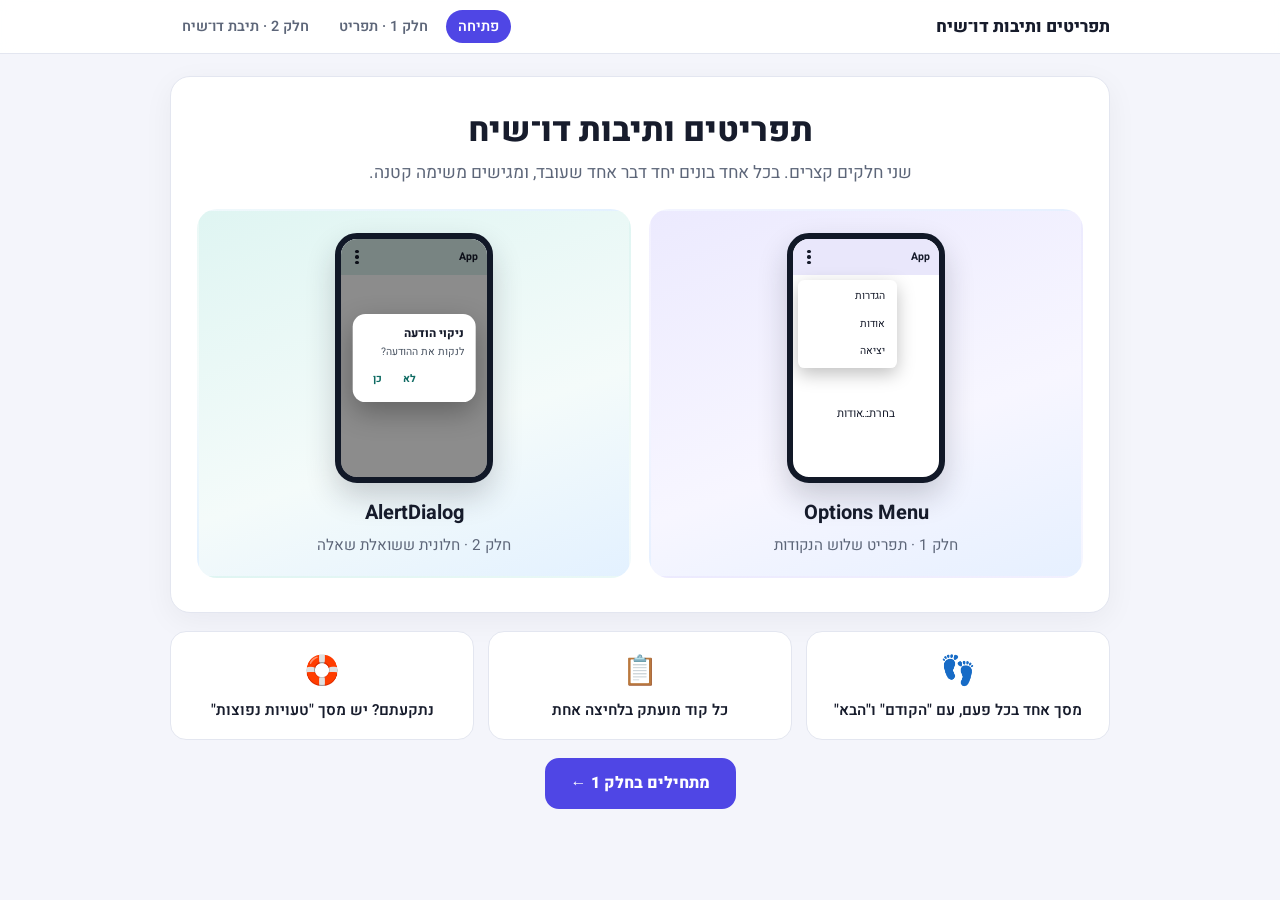
==== menus-dialogs/index.html @ 1c7af403 "Redesign menus-dialogs task: less text, illustration and animation on every screen Co-Authored-By: C" ====
<!DOCTYPE html>
<html lang="he" dir="rtl">
<head>
  <meta charset="utf-8">
  <meta name="viewport" content="width=device-width, initial-scale=1">
  <title>תפריטים ותיבות דו־שיח – מטלת הגשה</title>
  <link rel="preconnect" href="https://fonts.googleapis.com">
  <link href="https://fonts.googleapis.com/css2?family=Heebo:wght@400;600;800&display=swap" rel="stylesheet">
  <link rel="stylesheet" href="style.css">
</head>
<body>

<header class="site-header">
  <div class="header-inner">
    <a class="site-title" href="index.html">תפריטים ותיבות דו־שיח</a>
    <nav class="tabs" aria-label="חלקי המטלה">
      <a class="current" href="index.html">פתיחה</a>
      <a href="part1.html">חלק 1 · תפריט</a>
      <a href="part2.html">חלק 2 · תיבת דו־שיח</a>
    </nav>
  </div>
</header>

<main>
  <section class="hero">
    <h1>תפריטים ותיבות דו־שיח</h1>
    <p class="lead">שני חלקים קצרים. בכל אחד בונים יחד דבר אחד שעובד, ומגישים משימה קטנה.</p>

    <div class="cards">
      <a class="card-link" href="part1.html">
        <div class="phone small demo-menu" aria-hidden="true">
          <div class="p-toolbar"><span>App</span><span class="p-dots"><i></i><i></i><i></i></span></div>
          <div class="p-body">
            <div class="p-menu"><div>הגדרות</div><div class="pick">אודות</div><div>יציאה</div></div>
            <div class="p-status"><span class="s-before">…</span><span class="s-after">בחרת: אודות</span></div>
          </div>
        </div>
        <strong>Options Menu</strong>
        <span class="sub">חלק 1 · תפריט שלוש הנקודות</span>
      </a>
      <a class="card-link c2" href="part2.html">
        <div class="phone small demo-simple" aria-hidden="true">
          <div class="p-toolbar"><span>App</span><span class="p-dots"><i></i><i></i><i></i></span></div>
          <div class="p-scrim"></div>
          <div class="p-dialog">
            <div class="t">ניקוי הודעה</div>
            <div class="m">לנקות את ההודעה?</div>
            <div class="b"><span>לא</span><span>כן</span></div>
          </div>
        </div>
        <strong>AlertDialog</strong>
        <span class="sub">חלק 2 · חלונית ששואלת שאלה</span>
      </a>
    </div>
  </section>

  <div class="how">
    <div><span class="ico">👣</span>מסך אחד בכל פעם, עם "הקודם" ו"הבא"</div>
    <div><span class="ico">📋</span>כל קוד מועתק בלחיצה אחת</div>
    <div><span class="ico">🛟</span>נתקעתם? יש מסך "טעויות נפוצות"</div>
  </div>

  <p style="text-align:center"><a class="btn" href="part1.html">מתחילים בחלק 1 ←</a></p>
</main>

</body>
</html>
---- menus-dialogs/style.css ----
:root {
  --bg: #f4f5fb;
  --card: #ffffff;
  --ink: #171c2c;
  --muted: #5d6679;
  --line: #e3e6f0;
  --brand: #4f46e5;
  --brand-dark: #3730a3;
  --brand-soft: #eceafe;
  --stage: linear-gradient(160deg, #eceafe 0%, #f7f6ff 60%, #e6f0ff 100%);
  --ok: #15803d;
  --ok-soft: #e5f6ea;
  --warn: #b45309;
  --warn-soft: #fff3de;
  --code-bg: #0f172a;
  --code-ink: #e2e8f0;
  --radius: 20px;
}
body.p2 {
  --brand: #0d9488;
  --brand-dark: #0f6b63;
  --brand-soft: #dff5f2;
  --stage: linear-gradient(160deg, #dff5f2 0%, #f4fbfa 60%, #e3f1ff 100%);
}

* { box-sizing: border-box; }

body {
  margin: 0;
  background: var(--bg);
  color: var(--ink);
  font-family: "Heebo", "Rubik", "Assistant", "Segoe UI", Arial, sans-serif;
  font-size: 17px;
  line-height: 1.6;
}

.en, code, kbd { direction: ltr; unicode-bidi: isolate; }
.en { font-weight: 600; }
code {
  font-family: "JetBrains Mono", "Cascadia Code", Consolas, "Courier New", monospace;
  font-size: 0.88em;
  background: var(--brand-soft);
  color: var(--brand-dark);
  padding: 1px 6px;
  border-radius: 6px;
  white-space: nowrap;
}
a { color: var(--brand-dark); }

/* ---------- header ---------- */
.site-header {
  background: rgba(255, 255, 255, 0.92);
  backdrop-filter: blur(8px);
  border-bottom: 1px solid var(--line);
  position: sticky;
  top: 0;
  z-index: 20;
}
.header-inner {
  max-width: 980px;
  margin: 0 auto;
  padding: 10px 20px;
  display: flex;
  align-items: center;
  justify-content: space-between;
  gap: 10px;
  flex-wrap: wrap;
}
.site-title { font-weight: 800; color: var(--ink); text-decoration: none; }
.tabs { display: flex; gap: 6px; flex-wrap: wrap; }
.tabs a {
  text-decoration: none;
  color: var(--muted);
  padding: 5px 12px;
  border-radius: 999px;
  font-size: 0.9rem;
  font-weight: 600;
}
.tabs a:hover { background: var(--brand-soft); color: var(--brand-dark); }
.tabs a.current { background: var(--brand); color: #fff; }

.progress-wrap { max-width: 980px; margin: 0 auto; padding: 0 20px 10px; }
.progress-label {
  display: flex;
  justify-content: space-between;
  font-size: 0.82rem;
  color: var(--muted);
  margin-bottom: 6px;
  font-weight: 600;
}
.segs { display: flex; gap: 5px; }
.segs button {
  flex: 1;
  height: 9px;
  border: 0;
  padding: 0;
  border-radius: 999px;
  background: var(--line);
  cursor: pointer;
  transition: background 0.3s;
}
.segs button.done { background: var(--brand); opacity: 0.45; }
.segs button.active { background: var(--brand); }

/* ---------- layout ---------- */
main { max-width: 980px; margin: 0 auto; padding: 22px 20px 40px; }

.screen, .hero {
  background: var(--card);
  border: 1px solid var(--line);
  border-radius: var(--radius);
  padding: 26px;
  margin-bottom: 18px;
  box-shadow: 0 8px 30px rgba(23, 28, 44, 0.05);
}
.js .screen { display: none; }
.js .screen.active { display: block; animation: screen-in 0.35s ease; }
@keyframes screen-in {
  from { opacity: 0; transform: translateY(10px); }
  to { opacity: 1; transform: none; }
}

.split {
  display: grid;
  grid-template-columns: 1fr 320px;
  gap: 24px;
  align-items: center;
}
.show {
  background: var(--stage);
  border-radius: 18px;
  padding: 22px 14px;
  display: flex;
  flex-direction: column;
  align-items: center;
  justify-content: center;
  gap: 12px;
  min-height: 300px;
}
.show .cap { font-size: 0.85rem; color: var(--muted); text-align: center; font-weight: 600; }

.kicker {
  display: inline-flex;
  align-items: center;
  gap: 8px;
  background: var(--brand-soft);
  color: var(--brand-dark);
  font-weight: 800;
  font-size: 0.82rem;
  padding: 4px 14px;
  border-radius: 999px;
  margin-bottom: 10px;
}
.kicker b {
  display: inline-flex; align-items: center; justify-content: center;
  width: 22px; height: 22px; border-radius: 50%;
  background: var(--brand); color: #fff; font-size: 0.8rem;
  margin-inline-start: -8px;
}
.kicker.ok { background: var(--ok-soft); color: var(--ok); }
.kicker.warn { background: var(--warn-soft); color: var(--warn); }

h1 { font-size: 2.1rem; line-height: 1.2; margin: 0 0 8px; font-weight: 800; }
h2 { font-size: 1.6rem; line-height: 1.25; margin: 0 0 10px; font-weight: 800; }
h3 { font-size: 1.05rem; margin: 0 0 4px; }
p { margin: 0 0 10px; }
.lead { color: var(--muted); font-size: 1.08rem; }
ol, ul { margin: 0 0 10px; padding-inline-start: 22px; }
li { margin-bottom: 5px; }

.tip, .warn-box {
  border-radius: 12px;
  padding: 10px 14px;
  margin-top: 12px;
  font-size: 0.95rem;
  border-inline-start: 5px solid var(--brand);
  background: var(--brand-soft);
}
.warn-box { border-color: var(--warn); background: var(--warn-soft); }

/* ---------- code ---------- */
.code { margin: 16px 0 0; border-radius: 14px; overflow: hidden; background: var(--code-bg); }
.code-head {
  display: flex;
  justify-content: space-between;
  align-items: center;
  direction: ltr;
  padding: 6px 12px;
  background: #1e293b;
  color: #94a3b8;
  font-size: 0.8rem;
  font-family: Consolas, "Courier New", monospace;
}
.copy-btn {
  font-family: "Heebo", "Segoe UI", Arial, sans-serif;
  background: #334155;
  color: #e2e8f0;
  border: 0;
  border-radius: 6px;
  padding: 4px 12px;
  font-size: 0.8rem;
  cursor: pointer;
}
.copy-btn:hover { background: #475569; }
.copy-btn.copied { background: var(--ok); }
pre {
  margin: 0;
  padding: 14px 16px;
  direction: ltr;
  text-align: left;
  overflow-x: auto;
  color: var(--code-ink);
  font-family: "JetBrains Mono", "Cascadia Code", Consolas, "Courier New", monospace;
  font-size: 0.84rem;
  line-height: 1.6;
  tab-size: 4;
}
pre code { background: none; color: inherit; padding: 0; font-size: inherit; white-space: pre; }
pre .hl { background: rgba(129, 140, 248, 0.3); display: inline-block; min-width: 100%; }

/* ---------- pager ---------- */
.pager { display: flex; justify-content: space-between; gap: 12px; }
.btn {
  display: inline-block;
  font-family: inherit;
  font-size: 1rem;
  font-weight: 800;
  padding: 11px 24px;
  border-radius: 14px;
  border: 2px solid var(--brand);
  background: var(--brand);
  color: #fff;
  cursor: pointer;
  text-decoration: none;
}
.btn:hover { background: var(--brand-dark); border-color: var(--brand-dark); }
.btn.ghost { background: transparent; color: var(--brand-dark); }
.btn.ghost:hover { background: var(--brand-soft); }

/* ---------- home ---------- */
.hero { text-align: center; padding: 34px 26px; }
.cards { display: grid; grid-template-columns: 1fr 1fr; gap: 18px; margin: 22px 0 0; }
.card-link {
  display: block;
  text-decoration: none;
  color: var(--ink);
  border-radius: var(--radius);
  padding: 22px 16px 18px;
  background: var(--stage);
  border: 2px solid transparent;
  transition: transform 0.2s, border-color 0.2s;
}
.card-link.c2 {
  --brand: #0d9488; --brand-dark: #0f6b63; --brand-soft: #dff5f2;
  --stage: linear-gradient(160deg, #dff5f2 0%, #f4fbfa 60%, #e3f1ff 100%);
}
.card-link:hover { transform: translateY(-4px); border-color: var(--brand); }
.card-link strong { display: block; font-size: 1.25rem; margin: 14px 0 2px; direction: ltr; }
.card-link .sub { color: var(--muted); font-size: 0.95rem; }
.how { display: grid; grid-template-columns: repeat(3, 1fr); gap: 14px; margin-bottom: 18px; }
.how div {
  background: var(--card);
  border: 1px solid var(--line);
  border-radius: 16px;
  padding: 16px;
  text-align: center;
  font-weight: 600;
  font-size: 0.95rem;
}
.how .ico { font-size: 1.8rem; display: block; margin-bottom: 4px; }

/* ---------- small pieces ---------- */
.chip {
  display: inline-block;
  direction: ltr;
  unicode-bidi: isolate;
  font-family: Consolas, "Courier New", monospace;
  font-size: 0.8rem;
  font-weight: 700;
  background: #fff;
  color: var(--brand-dark);
  border: 2px solid var(--brand);
  border-radius: 999px;
  padding: 3px 12px;
}
.flow { display: flex; align-items: center; gap: 8px; margin-top: 14px; flex-wrap: wrap; }
.flow .arrow { color: var(--brand); font-weight: 800; }

.check { list-style: none; padding: 0; margin: 0; }
.check li { padding-inline-start: 32px; position: relative; margin-bottom: 9px; }
.check li::before {
  content: "✓";
  position: absolute;
  inset-inline-start: 0;
  top: 2px;
  width: 22px; height: 22px;
  border-radius: 50%;
  background: var(--ok-soft);
  color: var(--ok);
  font-weight: 800;
  font-size: 0.85rem;
  display: flex; align-items: center; justify-content: center;
}

details {
  border: 1px solid var(--line);
  border-radius: 12px;
  padding: 11px 16px;
  margin-bottom: 9px;
  background: #fcfcff;
}
details[open] { border-color: var(--warn); background: var(--warn-soft); }
summary { cursor: pointer; font-weight: 700; }
details > *:not(summary) { margin-top: 8px; margin-bottom: 0; }

.video-slot {
  border: 3px dashed #b9c1d6;
  border-radius: var(--radius);
  background: repeating-linear-gradient(45deg, #fafbff, #fafbff 12px, #f0f2fa 12px, #f0f2fa 24px);
  aspect-ratio: 16 / 9;
  max-width: 520px;
  margin: 18px auto 0;
  display: flex;
  flex-direction: column;
  align-items: center;
  justify-content: center;
  color: var(--muted);
  font-weight: 700;
  text-align: center;
  padding: 16px;
}
.video-slot .play { width: 54px; height: 54px; border-radius: 50%; background: #cfd5e6; margin-bottom: 8px; position: relative; }
.video-slot .play::after {
  content: ""; position: absolute; top: 50%; left: 54%;
  transform: translate(-50%, -50%);
  border-style: solid; border-width: 11px 0 11px 18px;
  border-color: transparent transparent transparent #fff;
}

.types { display: grid; grid-template-columns: repeat(3, 1fr); gap: 14px; margin-top: 16px; }
.type { border-radius: 18px; padding: 18px 12px 14px; text-align: center; background: var(--stage); }
.type h3 { margin: 12px 0 2px; direction: ltr; unicode-bidi: isolate; }
.type p { font-size: 0.9rem; color: var(--muted); margin: 0; }

.results { display: flex; gap: 8px; flex-wrap: wrap; justify-content: center; }
.pill { border-radius: 999px; padding: 4px 14px; font-weight: 700; font-size: 0.85rem; background: #fff; border: 2px solid var(--line); }
.pill.yes { border-color: var(--ok); color: var(--ok); }
.pill.no { border-color: #94a3b8; color: #475569; }

/* =====================================================
   Phone mock
   ===================================================== */
.phone {
  position: relative;
  width: 210px;
  height: 350px;
  border: 8px solid #111827;
  border-radius: 28px;
  background: #fff;
  overflow: hidden;
  direction: rtl;
  font-size: 13px;
  line-height: 1.4;
  box-shadow: 0 14px 30px rgba(23, 28, 44, 0.2);
  flex-shrink: 0;
  margin: 0 auto;
  color: #171c2c;
}
.phone.small { width: 158px; height: 250px; border-width: 6px; border-radius: 22px; font-size: 10.5px; }
.p-toolbar {
  height: 3.4em;
  background: #e9e7fb;
  display: flex;
  align-items: center;
  justify-content: space-between;
  padding: 0 0.9em;
  font-weight: 700;
}
.p2 .p-toolbar, .c2 .p-toolbar { background: #d9efec; }
.p-dots { display: flex; flex-direction: column; gap: 0.22em; padding: 0.45em; border-radius: 50%; }
.p-dots i { width: 0.32em; height: 0.32em; border-radius: 50%; background: #171c2c; display: block; }
.p-body { padding: 1.2em; text-align: center; position: relative; height: calc(100% - 3.4em); }
.p-status { position: relative; height: 1.6em; margin-top: 10.5em; font-size: 1.08em; }
.p-status span { position: absolute; inset: 0; text-align: center; }
.p-menu {
  position: absolute;
  top: 0.5em;
  left: 0.5em;
  width: 9.4em;
  background: #fff;
  border-radius: 0.6em;
  box-shadow: 0 6px 18px rgba(0, 0, 0, 0.25);
  padding: 0.3em 0;
  text-align: right;
  transform-origin: top left;
  z-index: 3;
}
.p-menu div { padding: 0.6em 1.1em; }
.p-btn {
  display: inline-block;
  background: var(--brand);
  color: #fff;
  border-radius: 999px;
  padding: 0.55em 1.4em;
  font-weight: 700;
}
.p-scrim { position: absolute; inset: 0; background: rgba(0, 0, 0, 0.45); z-index: 2; }
.p-dialog {
  position: absolute;
  top: 50%;
  left: 50%;
  width: 84%;
  transform: translate(-50%, -50%);
  background: #fff;
  border-radius: 1.2em;
  padding: 1.1em;
  text-align: right;
  z-index: 3;
  box-shadow: 0 10px 28px rgba(0, 0, 0, 0.3);
}
.p-dialog .t { font-weight: 800; font-size: 1.1em; margin-bottom: 0.3em; }
.p-dialog .m { color: #4b5563; margin-bottom: 0.9em; }
.p-dialog .b { display: flex; justify-content: flex-end; gap: 0.4em; }
.p-dialog .b span { color: var(--brand-dark); font-weight: 700; padding: 0.3em 0.8em; border-radius: 999px; }
.tag {
  display: inline-flex; align-items: center; justify-content: center;
  width: 1.6em; height: 1.6em; border-radius: 50%;
  background: var(--brand); color: #fff; font-size: 0.75em; font-weight: 800;
  margin-inline-end: 0.3em; vertical-align: middle;
}
.p-off {
  position: absolute; inset: 0; background: #111827; z-index: 5;
  display: flex; align-items: center; justify-content: center;
  color: #9ca3af; font-weight: 700;
}

/* ---------- demo: options menu (7s) ---------- */
.demo-menu .p-dots { animation: m-dots 7s infinite; }
.demo-menu .p-menu { animation: m-menu 7s infinite; }
.demo-menu .pick { animation: m-pick 7s infinite; }
.demo-menu .s-before { animation: m-before 7s infinite; }
.demo-menu .s-after { animation: m-after 7s infinite; }
.id-chip { animation: m-after 7s infinite; }
@keyframes m-dots {
  0%, 8%, 18%, 100% { background: transparent; }
  10%, 15% { background: rgba(79, 70, 229, 0.3); }
}
@keyframes m-menu {
  0%, 15% { opacity: 0; transform: scale(0.8); }
  20%, 58% { opacity: 1; transform: scale(1); }
  63%, 100% { opacity: 0; transform: scale(0.8); }
}
@keyframes m-pick {
  0%, 40%, 62%, 100% { background: transparent; }
  45%, 58% { background: var(--brand-soft); }
}
@keyframes m-before { 0%, 60% { opacity: 1; } 64%, 96% { opacity: 0; } 100% { opacity: 1; } }
@keyframes m-after { 0%, 60% { opacity: 0; } 64%, 96% { opacity: 1; } 100% { opacity: 0; } }

/* ---------- demo: build screen (6s) ---------- */
.demo-build .p-toolbar { animation: b-bar 6s infinite; }
.demo-build .p-status { animation: b-txt 6s infinite; }
@keyframes b-bar {
  0%, 12% { transform: translateY(-100%); }
  24%, 92% { transform: none; }
  100% { transform: translateY(-100%); }
}
@keyframes b-txt {
  0%, 40% { opacity: 0; transform: translateY(10px); }
  52%, 92% { opacity: 1; transform: none; }
  100% { opacity: 0; }
}

/* ---------- demo: binding diagram (5s) ---------- */
.bind { direction: ltr; width: 100%; max-width: 250px; }
.fcard {
  background: #fff;
  border-radius: 12px;
  box-shadow: 0 6px 16px rgba(23, 28, 44, 0.12);
  overflow: hidden;
  font-family: Consolas, "Courier New", monospace;
  font-size: 0.8rem;
  text-align: left;
}
.fcard .fh { background: #1e293b; color: #e2e8f0; padding: 5px 12px; font-weight: 700; }
.fcard .fl { padding: 5px 12px; border-top: 1px solid var(--line); }
.fcard.gen .fh { background: var(--brand); }
.fcard.gen .fl { color: var(--brand-dark); font-weight: 700; }
.fcard.gen .g1 { animation: g-in 5s infinite; }
.fcard.gen .g2 { animation: g-in 5s infinite 0.5s; }
@keyframes g-in {
  0%, 30% { opacity: 0; transform: translateX(-10px); }
  42%, 94% { opacity: 1; transform: none; }
  100% { opacity: 0; }
}
.v-arrow { position: relative; height: 62px; display: flex; align-items: center; justify-content: center; }
.v-arrow::before { content: ""; position: absolute; top: 4px; bottom: 10px; left: 50%; width: 3px; margin-left: -1.5px; background: var(--brand); border-radius: 2px; }
.v-arrow::after {
  content: ""; position: absolute; bottom: 2px; left: 50%; margin-left: -7px;
  border-style: solid; border-width: 10px 7px 0 7px;
  border-color: var(--brand) transparent transparent transparent;
}
.v-arrow .chip { position: relative; z-index: 1; animation: chip-pulse 5s infinite; }
@keyframes chip-pulse {
  0%, 10%, 34%, 100% { transform: scale(1); background: #fff; color: var(--brand-dark); }
  16%, 28% { transform: scale(1.08); background: var(--brand); color: #fff; }
}

/* ---------- demo: pipeline (7.5s) ---------- */
.pipe { display: flex; flex-direction: column; gap: 6px; direction: ltr; align-items: center; }
.pipe .chip:nth-child(1) { animation: pp1 7.5s infinite; }
.pipe .chip:nth-child(2) { animation: pp2 7.5s infinite; }
.pipe .chip:nth-child(3) { animation: pp3 7.5s infinite; }
.demo-pipe .p-screen { animation: pp-screen 7.5s infinite; height: 100%; }
.demo-pipe .p-title { animation: pp-title 7.5s infinite; }
@keyframes pp1 { 0%, 30% { background: var(--brand); color: #fff; } 33%, 100% { background: #fff; color: var(--brand-dark); } }
@keyframes pp2 { 0%, 30%, 66%, 100% { background: #fff; color: var(--brand-dark); } 33%, 63% { background: var(--brand); color: #fff; } }
@keyframes pp3 { 0%, 63%, 100% { background: #fff; color: var(--brand-dark); } 66%, 96% { background: var(--brand); color: #fff; } }
@keyframes pp-screen { 0%, 30% { opacity: 0; } 36%, 96% { opacity: 1; } 100% { opacity: 0; } }
@keyframes pp-title { 0%, 63% { opacity: 0; } 70%, 96% { opacity: 1; } 100% { opacity: 0; } }

/* ---------- demo: project tree (5s) ---------- */
.tree {
  direction: ltr;
  text-align: left;
  background: #fff;
  border-radius: 12px;
  box-shadow: 0 6px 16px rgba(23, 28, 44, 0.12);
  padding: 10px 14px;
  font-family: Consolas, "Courier New", monospace;
  font-size: 0.82rem;
  width: 100%;
  max-width: 230px;
}
.tree div { padding: 2px 6px; border-radius: 6px; }
.tree .l1 { margin-left: 16px; }
.tree .l2 { margin-left: 32px; }
.tree .n1 { animation: t-in 5s infinite; }
.tree .n2 { animation: t-in2 5s infinite; }
@keyframes t-in { 0%, 14% { opacity: 0; transform: translateX(-8px); } 24%, 94% { opacity: 1; transform: none; } 100% { opacity: 0; } }
@keyframes t-in2 {
  0%, 30% { opacity: 0; transform: translateX(-8px); background: transparent; }
  40%, 94% { opacity: 1; transform: none; background: var(--brand-soft); }
  100% { opacity: 0; }
}
.mini-menu {
  background: #fff; border-radius: 10px; box-shadow: 0 6px 16px rgba(23, 28, 44, 0.18);
  padding: 4px 0; width: 130px; text-align: right; font-size: 0.85rem;
}
.mini-menu div { padding: 5px 14px; }
.mini-menu div:nth-child(1) { animation: mm 5s infinite 0s; }
.mini-menu div:nth-child(2) { animation: mm 5s infinite 0.3s; }
.mini-menu div:nth-child(3) { animation: mm 5s infinite 0.6s; }
@keyframes mm { 0%, 46% { opacity: 0; } 56%, 86% { opacity: 1; } 94%, 100% { opacity: 0; } }

/* ---------- demo: inflate (6s) ---------- */
.demo-inflate .p-dots { animation: i-dots 6s infinite; }
.demo-inflate .p-menu { animation: i-menu 6s infinite; }
.inflate-chip { animation: chip-pulse 6s infinite; }
@keyframes i-dots {
  0%, 22% { opacity: 0; transform: scale(0); background: transparent; }
  32% { opacity: 1; transform: scale(1.5); background: rgba(79, 70, 229, 0.3); }
  42%, 94% { opacity: 1; transform: scale(1); background: transparent; }
  100% { opacity: 0; }
}
@keyframes i-menu {
  0%, 52% { opacity: 0; transform: scale(0.8); }
  60%, 90% { opacity: 1; transform: scale(1); }
  96%, 100% { opacity: 0; transform: scale(0.8); }
}

/* ---------- demo: add item ---------- */
.demo-add .new { outline: 2px dashed var(--brand); outline-offset: -3px; border-radius: 0.5em; color: var(--brand-dark); font-weight: 700; animation: blink 1.6s infinite; }
@keyframes blink { 0%, 100% { opacity: 1; } 50% { opacity: 0.35; } }

/* ---------- demo: button pop / tap (4s) ---------- */
.demo-pop .p-btn { animation: pop 4s infinite; }
@keyframes pop {
  0%, 15% { transform: scale(0); }
  30% { transform: scale(1.15); }
  40%, 90% { transform: scale(1); }
  100% { transform: scale(0); }
}
.demo-tap .p-btn { animation: tap 4s infinite; }
.tap-chip { animation: tap-chip 4s infinite; }
@keyframes tap {
  0%, 20%, 40%, 100% { transform: scale(1); box-shadow: 0 0 0 0 rgba(13, 148, 136, 0); }
  30% { transform: scale(0.9); box-shadow: 0 0 0 10px rgba(13, 148, 136, 0.25); }
}
@keyframes tap-chip {
  0%, 32%, 100% { background: #fff; color: var(--brand-dark); transform: scale(1); }
  40%, 80% { background: var(--brand); color: #fff; transform: scale(1.08); }
}

/* ---------- demo: alert dialog (7s) ---------- */
.demo-dialog .p-btn { animation: d-btn 7s infinite; }
.demo-dialog .p-scrim { animation: d-scrim 7s infinite; }
.demo-dialog .p-dialog { animation: d-dialog 7s infinite; }
.demo-dialog .yes { animation: d-yes 7s infinite; }
.demo-dialog .s-before { animation: d-before 7s infinite; }
@keyframes d-btn { 0%, 8%, 16%, 100% { transform: scale(1); } 12% { transform: scale(0.9); } }
@keyframes d-scrim { 0%, 16% { opacity: 0; } 22%, 62% { opacity: 1; } 68%, 100% { opacity: 0; } }
@keyframes d-dialog {
  0%, 16% { opacity: 0; transform: translate(-50%, -50%) scale(0.85); }
  22%, 62% { opacity: 1; transform: translate(-50%, -50%) scale(1); }
  68%, 100% { opacity: 0; transform: translate(-50%, -50%) scale(0.85); }
}
@keyframes d-yes { 0%, 46%, 64%, 100% { background: transparent; } 50%, 60% { background: var(--brand-soft); } }
@keyframes d-before { 0%, 66% { opacity: 1; } 70%, 96% { opacity: 0; } 100% { opacity: 1; } }

/* ---------- demo: simple dialog loop (5s) ---------- */
.demo-simple .p-dialog { animation: s-dialog 5s infinite; }
.demo-simple .p-scrim { animation: s-scrim 5s infinite; }
@keyframes s-dialog {
  0%, 8% { opacity: 0; transform: translate(-50%, -50%) scale(0.85); }
  16%, 84% { opacity: 1; transform: translate(-50%, -50%) scale(1); }
  92%, 100% { opacity: 0; transform: translate(-50%, -50%) scale(0.85); }
}
@keyframes s-scrim { 0%, 8% { opacity: 0; } 16%, 84% { opacity: 1; } 92%, 100% { opacity: 0; } }
.demo-simple .pick { animation: l-pick 5s infinite; border-radius: 0.5em; }
@keyframes l-pick { 0%, 45%, 86%, 100% { background: transparent; } 52%, 82% { background: var(--brand-soft); } }

/* ---------- demo: exit flow (9s) ---------- */
.demo-exit .p-menu { animation: x-menu 9s infinite; }
.demo-exit .pick { animation: x-pick 9s infinite; }
.demo-exit .p-scrim { animation: x-scrim 9s infinite; }
.demo-exit .p-dialog { animation: x-dialog 9s infinite; }
.demo-exit .yes { animation: x-yes 9s infinite; }
.demo-exit .p-off { animation: x-off 9s infinite; }
@keyframes x-menu { 0%, 6% { opacity: 0; transform: scale(0.8); } 10%, 26% { opacity: 1; transform: scale(1); } 30%, 100% { opacity: 0; transform: scale(0.8); } }
@keyframes x-pick { 0%, 16%, 30%, 100% { background: transparent; } 19%, 27% { background: var(--brand-soft); } }
@keyframes x-scrim { 0%, 30% { opacity: 0; } 36%, 70% { opacity: 1; } 74%, 100% { opacity: 0; } }
@keyframes x-dialog {
  0%, 30% { opacity: 0; transform: translate(-50%, -50%) scale(0.85); }
  36%, 68% { opacity: 1; transform: translate(-50%, -50%) scale(1); }
  73%, 100% { opacity: 0; transform: translate(-50%, -50%) scale(0.85); }
}
@keyframes x-yes { 0%, 54%, 70%, 100% { background: transparent; } 58%, 67% { background: var(--brand-soft); } }
@keyframes x-off { 0%, 72% { opacity: 0; } 78%, 95% { opacity: 1; } 100% { opacity: 0; } }

/* ---------- small type demos ---------- */
.demo-context .press { animation: c-press 5s infinite; }
.demo-context .p-menu { top: 6.8em; left: 2.4em; animation: c-menu 5s infinite; }
@keyframes c-press { 0%, 10%, 80%, 100% { background: transparent; } 20%, 70% { background: var(--brand-soft); } }
@keyframes c-menu {
  0%, 30% { opacity: 0; transform: scale(0.8); }
  38%, 72% { opacity: 1; transform: scale(1); }
  80%, 100% { opacity: 0; transform: scale(0.8); }
}
.demo-popup .p-btn { animation: d-btn 5s infinite; }
.demo-popup .p-menu { top: 7.2em; left: 50%; margin-left: -4.7em; transform-origin: top center; animation: c-menu 5s infinite; }
.p-icon { width: 1.4em; height: 1.4em; border-radius: 0.35em; display: inline-block; background: var(--brand); }
.demo-action .p-icon { animation: a-icon 3s infinite; }
@keyframes a-icon {
  0%, 100% { transform: scale(1); }
  50% { transform: scale(1.25); }
}
.p-input { border: 2px solid var(--brand); border-radius: 0.5em; height: 2em; margin-bottom: 0.9em; position: relative; }
.p-input::after {
  content: ""; position: absolute; top: 3px; bottom: 3px; right: 6px; width: 2px;
  background: var(--brand); animation: caret 1s steps(1) infinite;
}
@keyframes caret { 50% { opacity: 0; } }
.p-cal { display: grid; grid-template-columns: repeat(7, 1fr); gap: 3px; margin-bottom: 0.9em; direction: ltr; }
.p-cal i { display: block; aspect-ratio: 1; border-radius: 50%; background: #eceff6; }
.p-cal i.sel { background: var(--brand); animation: a-icon 2.5s infinite; }

/* ---------- responsive ---------- */
@media (max-width: 760px) {
  body { font-size: 16px; }
  .screen, .hero { padding: 18px 14px; }
  h1 { font-size: 1.6rem; }
  h2 { font-size: 1.3rem; }
  .split { grid-template-columns: 1fr; gap: 16px; }
  .show { min-height: 0; }
  .cards, .types, .how { grid-template-columns: 1fr; }
  .btn { padding: 10px 16px; font-size: 0.95rem; }
}

@media (prefers-reduced-motion: reduce) {
  *, *::before, *::after { animation: none !important; transition: none !important; }
  .s-after, .id-chip, .p-off { opacity: 0; }
}
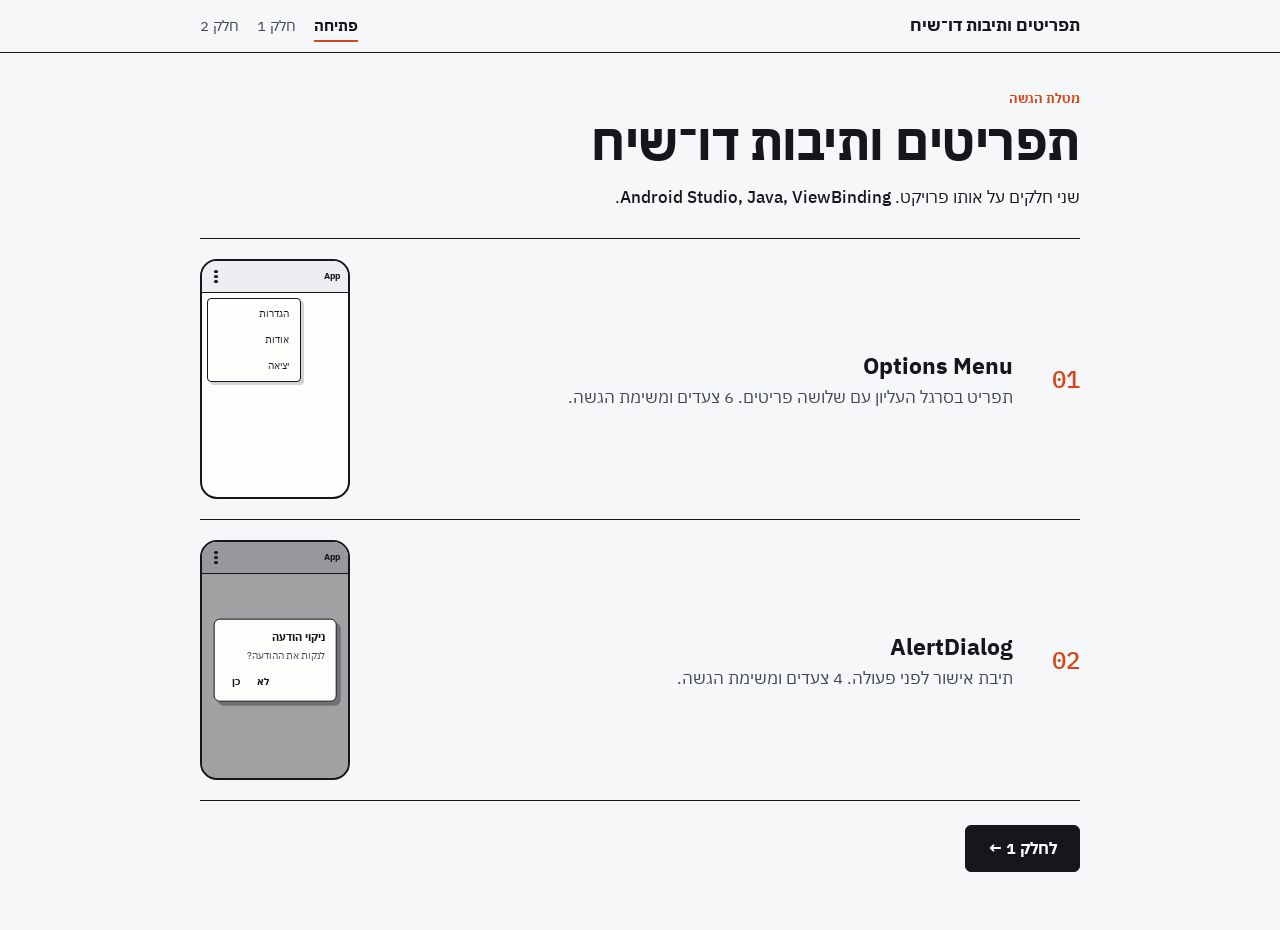
==== commit 6f18c3c6: "menus-dialogs: lab-sheet redesign, plain technical copy Co-Authored-By: Claude Fable 5.2 <noreply@an" ====
--- a/menus-dialogs/index.html
+++ b/menus-dialogs/index.html
@@ -3,9 +3,10 @@
 <head>
   <meta charset="utf-8">
   <meta name="viewport" content="width=device-width, initial-scale=1">
-  <title>תפריטים ותיבות דו־שיח – מטלת הגשה</title>
+  <title>תפריטים ותיבות דו־שיח | מטלת הגשה</title>
   <link rel="preconnect" href="https://fonts.googleapis.com">
-  <link href="https://fonts.googleapis.com/css2?family=Heebo:wght@400;600;800&display=swap" rel="stylesheet">
+  <link rel="preconnect" href="https://fonts.gstatic.com" crossorigin>
+  <link href="https://fonts.googleapis.com/css2?family=IBM+Plex+Mono:wght@400;500;600&family=IBM+Plex+Sans+Hebrew:wght@400;500;700&display=swap" rel="stylesheet">
   <link rel="stylesheet" href="style.css">
 </head>
 <body>
@@ -15,52 +16,58 @@
     <a class="site-title" href="index.html">תפריטים ותיבות דו־שיח</a>
     <nav class="tabs" aria-label="חלקי המטלה">
       <a class="current" href="index.html">פתיחה</a>
-      <a href="part1.html">חלק 1 · תפריט</a>
-      <a href="part2.html">חלק 2 · תיבת דו־שיח</a>
+      <a href="part1.html">חלק 1</a>
+      <a href="part2.html">חלק 2</a>
     </nav>
   </div>
 </header>
 
 <main>
-  <section class="hero">
-    <h1>תפריטים ותיבות דו־שיח</h1>
-    <p class="lead">שני חלקים קצרים. בכל אחד בונים יחד דבר אחד שעובד, ומגישים משימה קטנה.</p>
+  <span class="kicker">מטלת הגשה</span>
+  <h1>תפריטים ותיבות דו־שיח</h1>
+  <p class="lead">שני חלקים על אותו פרויקט. <span class="en">Android Studio, Java, ViewBinding</span>.</p>
 
-    <div class="cards">
-      <a class="card-link" href="part1.html">
-        <div class="phone small demo-menu" aria-hidden="true">
-          <div class="p-toolbar"><span>App</span><span class="p-dots"><i></i><i></i><i></i></span></div>
-          <div class="p-body">
-            <div class="p-menu"><div>הגדרות</div><div class="pick">אודות</div><div>יציאה</div></div>
-            <div class="p-status"><span class="s-before">…</span><span class="s-after">בחרת: אודות</span></div>
-          </div>
-        </div>
-        <strong>Options Menu</strong>
-        <span class="sub">חלק 1 · תפריט שלוש הנקודות</span>
+  <ol class="toc">
+    <li>
+      <a href="part1.html">
+        <span class="no">01</span>
+        <span>
+          <strong>Options Menu</strong>
+          <span class="sub">תפריט בסרגל העליון עם שלושה פריטים. 6 צעדים ומשימת הגשה.</span>
+        </span>
+        <span class="fig">
+          <span class="phone small demo-menu" aria-hidden="true" style="display:block">
+            <span class="p-toolbar"><span>App</span><span class="p-dots"><i></i><i></i><i></i></span></span>
+            <span class="p-body" style="display:block">
+              <span class="p-menu" style="display:block"><div>הגדרות</div><div class="pick">אודות</div><div>יציאה</div></span>
+            </span>
+          </span>
+        </span>
       </a>
-      <a class="card-link c2" href="part2.html">
-        <div class="phone small demo-simple" aria-hidden="true">
-          <div class="p-toolbar"><span>App</span><span class="p-dots"><i></i><i></i><i></i></span></div>
-          <div class="p-scrim"></div>
-          <div class="p-dialog">
-            <div class="t">ניקוי הודעה</div>
-            <div class="m">לנקות את ההודעה?</div>
-            <div class="b"><span>לא</span><span>כן</span></div>
-          </div>
-        </div>
-        <strong>AlertDialog</strong>
-        <span class="sub">חלק 2 · חלונית ששואלת שאלה</span>
+    </li>
+    <li>
+      <a href="part2.html">
+        <span class="no">02</span>
+        <span>
+          <strong>AlertDialog</strong>
+          <span class="sub">תיבת אישור לפני פעולה. 4 צעדים ומשימת הגשה.</span>
+        </span>
+        <span class="fig">
+          <span class="phone small demo-simple" aria-hidden="true" style="display:block">
+            <span class="p-toolbar"><span>App</span><span class="p-dots"><i></i><i></i><i></i></span></span>
+            <span class="p-scrim"></span>
+            <span class="p-dialog" style="display:block">
+              <span class="t" style="display:block">ניקוי הודעה</span>
+              <span class="m" style="display:block">לנקות את ההודעה?</span>
+              <span class="b"><span>לא</span><span>כן</span></span>
+            </span>
+          </span>
+        </span>
       </a>
-    </div>
-  </section>
+    </li>
+  </ol>
 
-  <div class="how">
-    <div><span class="ico">👣</span>מסך אחד בכל פעם, עם "הקודם" ו"הבא"</div>
-    <div><span class="ico">📋</span>כל קוד מועתק בלחיצה אחת</div>
-    <div><span class="ico">🛟</span>נתקעתם? יש מסך "טעויות נפוצות"</div>
-  </div>
-
-  <p style="text-align:center"><a class="btn" href="part1.html">מתחילים בחלק 1 ←</a></p>
+  <p><a class="btn" href="part1.html">לחלק 1 ←</a></p>
 </main>
 
 </body>
--- a/menus-dialogs/style.css
+++ b/menus-dialogs/style.css
@@ -1,384 +1,373 @@
+/* Lab-sheet look: paper, ink, hairlines, one accent. No cards, no gradients. */
 :root {
-  --bg: #f4f5fb;
-  --card: #ffffff;
-  --ink: #171c2c;
-  --muted: #5d6679;
-  --line: #e3e6f0;
-  --brand: #4f46e5;
-  --brand-dark: #3730a3;
-  --brand-soft: #eceafe;
-  --stage: linear-gradient(160deg, #eceafe 0%, #f7f6ff 60%, #e6f0ff 100%);
-  --ok: #15803d;
-  --ok-soft: #e5f6ea;
-  --warn: #b45309;
-  --warn-soft: #fff3de;
-  --code-bg: #0f172a;
-  --code-ink: #e2e8f0;
-  --radius: 20px;
-}
-body.p2 {
-  --brand: #0d9488;
-  --brand-dark: #0f6b63;
-  --brand-soft: #dff5f2;
-  --stage: linear-gradient(160deg, #dff5f2 0%, #f4fbfa 60%, #e3f1ff 100%);
+  --paper: #f6f7f8;
+  --surface: #fdfdfc;
+  --ink: #15171c;
+  --ink-2: #414652;
+  --rule: #d3d6dc;
+  --dot: #dcdfe4;
+  --accent: #d6451b;
+  --accent-tint: #fbe7e0;
+  --code-bg: #eceef1;
+  --r: 6px;
+  --ease: cubic-bezier(0.23, 1, 0.32, 1);
+  --sans: "IBM Plex Sans Hebrew", "Noto Sans Hebrew", "Segoe UI", Arial, sans-serif;
+  --mono: "IBM Plex Mono", "Cascadia Code", Consolas, "Courier New", monospace;
 }
 
 * { box-sizing: border-box; }
 
 body {
   margin: 0;
-  background: var(--bg);
+  background: var(--paper);
   color: var(--ink);
-  font-family: "Heebo", "Rubik", "Assistant", "Segoe UI", Arial, sans-serif;
+  font-family: var(--sans);
   font-size: 17px;
-  line-height: 1.6;
+  line-height: 1.55;
 }
 
 .en, code, kbd { direction: ltr; unicode-bidi: isolate; }
-.en { font-weight: 600; }
-code {
-  font-family: "JetBrains Mono", "Cascadia Code", Consolas, "Courier New", monospace;
-  font-size: 0.88em;
-  background: var(--brand-soft);
-  color: var(--brand-dark);
-  padding: 1px 6px;
-  border-radius: 6px;
+.en { font-weight: 500; }
+code, kbd {
+  font-family: var(--mono);
+  font-size: 0.86em;
+  background: var(--code-bg);
+  padding: 1px 5px;
+  border-radius: 3px;
   white-space: nowrap;
 }
-a { color: var(--brand-dark); }
+a { color: var(--ink); text-underline-offset: 3px; }
+a:hover { color: var(--accent); }
+:focus-visible { outline: 2px solid var(--accent); outline-offset: 2px; }
 
 /* ---------- header ---------- */
 .site-header {
-  background: rgba(255, 255, 255, 0.92);
-  backdrop-filter: blur(8px);
-  border-bottom: 1px solid var(--line);
+  background: var(--paper);
+  border-bottom: 1px solid var(--ink);
   position: sticky;
   top: 0;
   z-index: 20;
 }
 .header-inner {
-  max-width: 980px;
+  max-width: 920px;
   margin: 0 auto;
-  padding: 10px 20px;
+  padding: 12px 20px 10px;
   display: flex;
-  align-items: center;
+  align-items: baseline;
   justify-content: space-between;
-  gap: 10px;
+  gap: 8px 20px;
   flex-wrap: wrap;
 }
-.site-title { font-weight: 800; color: var(--ink); text-decoration: none; }
-.tabs { display: flex; gap: 6px; flex-wrap: wrap; }
+.site-title { font-weight: 700; text-decoration: none; }
+.tabs { display: flex; gap: 18px; flex-wrap: wrap; }
 .tabs a {
   text-decoration: none;
-  color: var(--muted);
-  padding: 5px 12px;
-  border-radius: 999px;
-  font-size: 0.9rem;
-  font-weight: 600;
-}
-.tabs a:hover { background: var(--brand-soft); color: var(--brand-dark); }
-.tabs a.current { background: var(--brand); color: #fff; }
-
-.progress-wrap { max-width: 980px; margin: 0 auto; padding: 0 20px 10px; }
+  color: var(--ink-2);
+  font-size: 0.92rem;
+  padding-bottom: 2px;
+  border-bottom: 2px solid transparent;
+}
+.tabs a:hover { color: var(--ink); }
+.tabs a.current { color: var(--ink); font-weight: 700; border-bottom-color: var(--accent); }
+
+.progress-wrap { max-width: 920px; margin: 0 auto; padding: 0 20px 8px; }
 .progress-label {
   display: flex;
   justify-content: space-between;
   font-size: 0.82rem;
-  color: var(--muted);
-  margin-bottom: 6px;
-  font-weight: 600;
-}
-.segs { display: flex; gap: 5px; }
+  color: var(--ink-2);
+  margin-bottom: 2px;
+}
+.segs { display: flex; gap: 2px; counter-reset: seg; direction: rtl; }
 .segs button {
-  flex: 1;
-  height: 9px;
+  counter-increment: seg;
+  font-family: var(--mono);
+  font-size: 0.78rem;
+  background: none;
   border: 0;
-  padding: 0;
-  border-radius: 999px;
-  background: var(--line);
+  border-bottom: 2px solid transparent;
+  color: #6b7180;
+  padding: 6px 7px 4px;
   cursor: pointer;
-  transition: background 0.3s;
-}
-.segs button.done { background: var(--brand); opacity: 0.45; }
-.segs button.active { background: var(--brand); }
+}
+.segs button::before { content: counter(seg, decimal-leading-zero); }
+.segs button:hover { color: var(--ink); }
+.segs button.done { color: var(--ink); }
+.segs button.active { color: var(--ink); font-weight: 600; border-bottom-color: var(--accent); }
 
 /* ---------- layout ---------- */
-main { max-width: 980px; margin: 0 auto; padding: 22px 20px 40px; }
-
-.screen, .hero {
-  background: var(--card);
-  border: 1px solid var(--line);
-  border-radius: var(--radius);
-  padding: 26px;
-  margin-bottom: 18px;
-  box-shadow: 0 8px 30px rgba(23, 28, 44, 0.05);
-}
+main { max-width: 920px; margin: 0 auto; padding: 36px 20px 48px; }
+
 .js .screen { display: none; }
-.js .screen.active { display: block; animation: screen-in 0.35s ease; }
-@keyframes screen-in {
-  from { opacity: 0; transform: translateY(10px); }
-  to { opacity: 1; transform: none; }
-}
+.js .screen.active { display: block; animation: screen-in 0.2s var(--ease); }
+@keyframes screen-in { from { opacity: 0; } to { opacity: 1; } }
+.screen { margin-bottom: 36px; }
 
 .split {
   display: grid;
-  grid-template-columns: 1fr 320px;
-  gap: 24px;
-  align-items: center;
+  grid-template-columns: minmax(0, 1fr) 300px;
+  gap: 32px;
+  align-items: start;
 }
 .show {
-  background: var(--stage);
-  border-radius: 18px;
-  padding: 22px 14px;
+  border: 1px solid var(--ink);
+  border-radius: var(--r);
+  background-color: var(--surface);
+  background-image: radial-gradient(var(--dot) 1px, transparent 1px);
+  background-size: 14px 14px;
+  padding: 20px 12px;
   display: flex;
   flex-direction: column;
   align-items: center;
   justify-content: center;
   gap: 12px;
-  min-height: 300px;
-}
-.show .cap { font-size: 0.85rem; color: var(--muted); text-align: center; font-weight: 600; }
+  min-height: 290px;
+}
+.show .cap {
+  font-size: 0.82rem;
+  color: var(--ink-2);
+  text-align: center;
+  background: var(--surface);
+  padding: 0 6px;
+}
 
 .kicker {
-  display: inline-flex;
-  align-items: center;
-  gap: 8px;
-  background: var(--brand-soft);
-  color: var(--brand-dark);
-  font-weight: 800;
+  display: block;
   font-size: 0.82rem;
-  padding: 4px 14px;
-  border-radius: 999px;
-  margin-bottom: 10px;
-}
-.kicker b {
-  display: inline-flex; align-items: center; justify-content: center;
-  width: 22px; height: 22px; border-radius: 50%;
-  background: var(--brand); color: #fff; font-size: 0.8rem;
-  margin-inline-start: -8px;
-}
-.kicker.ok { background: var(--ok-soft); color: var(--ok); }
-.kicker.warn { background: var(--warn-soft); color: var(--warn); }
-
-h1 { font-size: 2.1rem; line-height: 1.2; margin: 0 0 8px; font-weight: 800; }
-h2 { font-size: 1.6rem; line-height: 1.25; margin: 0 0 10px; font-weight: 800; }
-h3 { font-size: 1.05rem; margin: 0 0 4px; }
-p { margin: 0 0 10px; }
-.lead { color: var(--muted); font-size: 1.08rem; }
+  color: var(--accent);
+  font-weight: 700;
+  margin-bottom: 6px;
+}
+
+h1 {
+  font-size: clamp(2rem, 6vw, 3.1rem);
+  line-height: 1.1;
+  margin: 0 0 14px;
+  font-weight: 700;
+  letter-spacing: -0.01em;
+  text-wrap: balance;
+}
+h2 { font-size: 1.75rem; line-height: 1.2; margin: 0 0 12px; font-weight: 700; text-wrap: balance; }
+h2 code { font-size: 0.8em; }
+h3 { font-size: 1rem; margin: 0 0 2px; font-weight: 700; }
+p { margin: 0 0 10px; max-width: 62ch; }
+.lead { font-size: 1.08rem; }
 ol, ul { margin: 0 0 10px; padding-inline-start: 22px; }
-li { margin-bottom: 5px; }
+li { margin-bottom: 6px; }
 
 .tip, .warn-box {
-  border-radius: 12px;
+  border: 1px solid var(--rule);
+  border-radius: var(--r);
   padding: 10px 14px;
-  margin-top: 12px;
-  font-size: 0.95rem;
-  border-inline-start: 5px solid var(--brand);
-  background: var(--brand-soft);
-}
-.warn-box { border-color: var(--warn); background: var(--warn-soft); }
+  margin-top: 14px;
+  font-size: 0.94rem;
+  background: var(--surface);
+}
+.warn-box { border-color: var(--accent); }
 
 /* ---------- code ---------- */
-.code { margin: 16px 0 0; border-radius: 14px; overflow: hidden; background: var(--code-bg); }
+.code {
+  margin: 20px 0 0;
+  border: 1px solid var(--ink);
+  border-radius: var(--r);
+  overflow: hidden;
+  background: var(--code-bg);
+}
+.code + .code { margin-top: 10px; }
 .code-head {
   display: flex;
   justify-content: space-between;
   align-items: center;
   direction: ltr;
-  padding: 6px 12px;
-  background: #1e293b;
-  color: #94a3b8;
-  font-size: 0.8rem;
-  font-family: Consolas, "Courier New", monospace;
+  padding: 5px 12px;
+  border-bottom: 1px solid var(--rule);
+  background: var(--surface);
+  color: var(--ink-2);
+  font-size: 0.78rem;
+  font-family: var(--mono);
 }
 .copy-btn {
-  font-family: "Heebo", "Segoe UI", Arial, sans-serif;
-  background: #334155;
-  color: #e2e8f0;
-  border: 0;
-  border-radius: 6px;
-  padding: 4px 12px;
-  font-size: 0.8rem;
+  font-family: var(--sans);
+  background: none;
+  color: var(--ink);
+  border: 1px solid var(--ink);
+  border-radius: 3px;
+  padding: 2px 10px;
+  font-size: 0.78rem;
   cursor: pointer;
-}
-.copy-btn:hover { background: #475569; }
-.copy-btn.copied { background: var(--ok); }
+  transition: transform 0.12s var(--ease);
+}
+.copy-btn:hover { background: var(--ink); color: var(--surface); }
+.copy-btn:active { transform: scale(0.97); }
+.copy-btn.copied { background: var(--ink); color: var(--surface); }
 pre {
   margin: 0;
   padding: 14px 16px;
   direction: ltr;
   text-align: left;
   overflow-x: auto;
-  color: var(--code-ink);
-  font-family: "JetBrains Mono", "Cascadia Code", Consolas, "Courier New", monospace;
-  font-size: 0.84rem;
-  line-height: 1.6;
+  color: var(--ink);
+  font-family: var(--mono);
+  font-size: 0.83rem;
+  line-height: 1.65;
   tab-size: 4;
 }
-pre code { background: none; color: inherit; padding: 0; font-size: inherit; white-space: pre; }
-pre .hl { background: rgba(129, 140, 248, 0.3); display: inline-block; min-width: 100%; }
+pre code { background: none; padding: 0; font-size: inherit; white-space: pre; }
+pre .hl { background: var(--accent-tint); box-shadow: -3px 0 0 var(--accent); display: inline-block; min-width: 100%; }
 
 /* ---------- pager ---------- */
-.pager { display: flex; justify-content: space-between; gap: 12px; }
+.pager {
+  display: flex;
+  justify-content: space-between;
+  gap: 12px;
+  border-top: 1px solid var(--ink);
+  padding-top: 16px;
+}
 .btn {
   display: inline-block;
   font-family: inherit;
   font-size: 1rem;
-  font-weight: 800;
-  padding: 11px 24px;
-  border-radius: 14px;
-  border: 2px solid var(--brand);
-  background: var(--brand);
-  color: #fff;
+  font-weight: 700;
+  padding: 10px 22px;
+  border-radius: var(--r);
+  border: 1px solid var(--ink);
+  background: var(--ink);
+  color: var(--surface);
   cursor: pointer;
   text-decoration: none;
-}
-.btn:hover { background: var(--brand-dark); border-color: var(--brand-dark); }
-.btn.ghost { background: transparent; color: var(--brand-dark); }
-.btn.ghost:hover { background: var(--brand-soft); }
+  transition: transform 0.12s var(--ease), background 0.15s;
+}
+.btn:hover { background: var(--accent); border-color: var(--accent); color: var(--surface); }
+.btn:active { transform: scale(0.97); }
+.btn.ghost { background: transparent; color: var(--ink); }
+.btn.ghost:hover { background: var(--ink); color: var(--surface); border-color: var(--ink); }
 
 /* ---------- home ---------- */
-.hero { text-align: center; padding: 34px 26px; }
-.cards { display: grid; grid-template-columns: 1fr 1fr; gap: 18px; margin: 22px 0 0; }
-.card-link {
-  display: block;
+.toc { list-style: none; padding: 0; margin: 28px 0 24px; border-top: 1px solid var(--ink); }
+.toc li { margin: 0; border-bottom: 1px solid var(--ink); }
+.toc a {
+  display: grid;
+  grid-template-columns: 3.2rem minmax(0, 1fr) auto;
+  gap: 16px;
+  align-items: center;
+  padding: 20px 0;
   text-decoration: none;
-  color: var(--ink);
-  border-radius: var(--radius);
-  padding: 22px 16px 18px;
-  background: var(--stage);
-  border: 2px solid transparent;
-  transition: transform 0.2s, border-color 0.2s;
-}
-.card-link.c2 {
-  --brand: #0d9488; --brand-dark: #0f6b63; --brand-soft: #dff5f2;
-  --stage: linear-gradient(160deg, #dff5f2 0%, #f4fbfa 60%, #e3f1ff 100%);
-}
-.card-link:hover { transform: translateY(-4px); border-color: var(--brand); }
-.card-link strong { display: block; font-size: 1.25rem; margin: 14px 0 2px; direction: ltr; }
-.card-link .sub { color: var(--muted); font-size: 0.95rem; }
-.how { display: grid; grid-template-columns: repeat(3, 1fr); gap: 14px; margin-bottom: 18px; }
-.how div {
-  background: var(--card);
-  border: 1px solid var(--line);
-  border-radius: 16px;
-  padding: 16px;
-  text-align: center;
-  font-weight: 600;
-  font-size: 0.95rem;
-}
-.how .ico { font-size: 1.8rem; display: block; margin-bottom: 4px; }
+}
+.toc a:hover { color: var(--ink); }
+.toc a:hover strong { color: var(--accent); }
+.toc .no { font-family: var(--mono); font-size: 1.5rem; color: var(--accent); font-weight: 500; }
+.toc strong { display: block; font-size: 1.45rem; direction: ltr; text-align: right; transition: color 0.15s; }
+.toc .sub { color: var(--ink-2); }
 
 /* ---------- small pieces ---------- */
 .chip {
   display: inline-block;
   direction: ltr;
   unicode-bidi: isolate;
-  font-family: Consolas, "Courier New", monospace;
-  font-size: 0.8rem;
-  font-weight: 700;
-  background: #fff;
-  color: var(--brand-dark);
-  border: 2px solid var(--brand);
-  border-radius: 999px;
-  padding: 3px 12px;
-}
-.flow { display: flex; align-items: center; gap: 8px; margin-top: 14px; flex-wrap: wrap; }
-.flow .arrow { color: var(--brand); font-weight: 800; }
-
-.check { list-style: none; padding: 0; margin: 0; }
-.check li { padding-inline-start: 32px; position: relative; margin-bottom: 9px; }
+  font-family: var(--mono);
+  font-size: 0.76rem;
+  font-weight: 500;
+  background: var(--surface);
+  color: var(--ink);
+  border: 1px solid var(--ink);
+  border-radius: 3px;
+  padding: 2px 8px;
+}
+.flow { display: flex; align-items: center; gap: 8px; margin-top: 16px; flex-wrap: wrap; }
+.flow .arrow { font-family: var(--mono); }
+
+.check { list-style: none; padding: 0; margin: 0 0 10px; }
+.check li { padding-inline-start: 26px; position: relative; margin-bottom: 8px; }
 .check li::before {
-  content: "✓";
+  content: "";
   position: absolute;
   inset-inline-start: 0;
-  top: 2px;
-  width: 22px; height: 22px;
-  border-radius: 50%;
-  background: var(--ok-soft);
-  color: var(--ok);
-  font-weight: 800;
-  font-size: 0.85rem;
-  display: flex; align-items: center; justify-content: center;
-}
-
-details {
-  border: 1px solid var(--line);
-  border-radius: 12px;
-  padding: 11px 16px;
-  margin-bottom: 9px;
-  background: #fcfcff;
-}
-details[open] { border-color: var(--warn); background: var(--warn-soft); }
+  top: 0.38em;
+  width: 13px;
+  height: 13px;
+  border: 1.5px solid var(--ink);
+  border-radius: 2px;
+}
+
+details { border-bottom: 1px solid var(--rule); padding: 12px 0; }
+details:first-of-type { border-top: 1px solid var(--rule); }
 summary { cursor: pointer; font-weight: 700; }
+summary:hover { color: var(--accent); }
 details > *:not(summary) { margin-top: 8px; margin-bottom: 0; }
 
 .video-slot {
-  border: 3px dashed #b9c1d6;
-  border-radius: var(--radius);
-  background: repeating-linear-gradient(45deg, #fafbff, #fafbff 12px, #f0f2fa 12px, #f0f2fa 24px);
+  border: 1px dashed var(--ink);
+  border-radius: var(--r);
   aspect-ratio: 16 / 9;
-  max-width: 520px;
-  margin: 18px auto 0;
+  max-width: 480px;
+  margin: 24px 0 0;
   display: flex;
-  flex-direction: column;
   align-items: center;
   justify-content: center;
-  color: var(--muted);
-  font-weight: 700;
+  color: var(--ink-2);
+  font-size: 0.92rem;
   text-align: center;
   padding: 16px;
 }
-.video-slot .play { width: 54px; height: 54px; border-radius: 50%; background: #cfd5e6; margin-bottom: 8px; position: relative; }
-.video-slot .play::after {
-  content: ""; position: absolute; top: 50%; left: 54%;
-  transform: translate(-50%, -50%);
-  border-style: solid; border-width: 11px 0 11px 18px;
-  border-color: transparent transparent transparent #fff;
-}
-
-.types { display: grid; grid-template-columns: repeat(3, 1fr); gap: 14px; margin-top: 16px; }
-.type { border-radius: 18px; padding: 18px 12px 14px; text-align: center; background: var(--stage); }
-.type h3 { margin: 12px 0 2px; direction: ltr; unicode-bidi: isolate; }
-.type p { font-size: 0.9rem; color: var(--muted); margin: 0; }
-
-.results { display: flex; gap: 8px; flex-wrap: wrap; justify-content: center; }
-.pill { border-radius: 999px; padding: 4px 14px; font-weight: 700; font-size: 0.85rem; background: #fff; border: 2px solid var(--line); }
-.pill.yes { border-color: var(--ok); color: var(--ok); }
-.pill.no { border-color: #94a3b8; color: #475569; }
+.video-slot .play { display: none; }
+
+.types {
+  display: grid;
+  grid-template-columns: repeat(3, 1fr);
+  margin-top: 20px;
+  border: 1px solid var(--ink);
+  border-radius: var(--r);
+  background-color: var(--surface);
+  background-image: radial-gradient(var(--dot) 1px, transparent 1px);
+  background-size: 14px 14px;
+}
+.type { padding: 22px 12px 16px; text-align: center; }
+.type + .type { border-inline-start: 1px solid var(--rule); }
+.type h3 { margin: 14px 0 2px; direction: ltr; unicode-bidi: isolate; font-family: var(--mono); font-size: 0.92rem; }
+.type p { font-size: 0.9rem; color: var(--ink-2); margin: 0 auto; }
+.type h3, .type p { background: var(--surface); display: table; margin-inline: auto; padding: 0 6px; }
+
+.results { display: flex; gap: 6px; flex-wrap: wrap; justify-content: center; }
+.pill {
+  font-size: 0.82rem;
+  background: var(--surface);
+  border: 1px solid var(--ink);
+  border-radius: 3px;
+  padding: 2px 8px;
+}
 
 /* =====================================================
-   Phone mock
+   Phone: flat line illustration
    ===================================================== */
 .phone {
   position: relative;
-  width: 210px;
-  height: 350px;
-  border: 8px solid #111827;
-  border-radius: 28px;
-  background: #fff;
+  width: 196px;
+  height: 330px;
+  border: 2px solid var(--ink);
+  border-radius: 22px;
+  background: var(--surface);
   overflow: hidden;
   direction: rtl;
-  font-size: 13px;
+  font-size: 12.5px;
   line-height: 1.4;
-  box-shadow: 0 14px 30px rgba(23, 28, 44, 0.2);
   flex-shrink: 0;
   margin: 0 auto;
-  color: #171c2c;
-}
-.phone.small { width: 158px; height: 250px; border-width: 6px; border-radius: 22px; font-size: 10.5px; }
+  color: var(--ink);
+}
+.phone.small { width: 150px; height: 240px; border-radius: 17px; font-size: 10px; }
 .p-toolbar {
   height: 3.4em;
-  background: #e9e7fb;
+  background: var(--code-bg);
+  border-bottom: 1px solid var(--ink);
   display: flex;
   align-items: center;
   justify-content: space-between;
   padding: 0 0.9em;
   font-weight: 700;
-}
-.p2 .p-toolbar, .c2 .p-toolbar { background: #d9efec; }
+  font-size: 0.92em;
+}
 .p-dots { display: flex; flex-direction: column; gap: 0.22em; padding: 0.45em; border-radius: 50%; }
-.p-dots i { width: 0.32em; height: 0.32em; border-radius: 50%; background: #171c2c; display: block; }
+.p-dots i { width: 0.34em; height: 0.34em; border-radius: 50%; background: var(--ink); display: block; }
 .p-body { padding: 1.2em; text-align: center; position: relative; height: calc(100% - 3.4em); }
 .p-status { position: relative; height: 1.6em; margin-top: 10.5em; font-size: 1.08em; }
 .p-status span { position: absolute; inset: 0; text-align: center; }
@@ -387,10 +376,11 @@
   top: 0.5em;
   left: 0.5em;
   width: 9.4em;
-  background: #fff;
-  border-radius: 0.6em;
-  box-shadow: 0 6px 18px rgba(0, 0, 0, 0.25);
-  padding: 0.3em 0;
+  background: var(--surface);
+  border: 1px solid var(--ink);
+  border-radius: 4px;
+  box-shadow: 3px 3px 0 rgba(21, 23, 28, 0.18);
+  padding: 0.2em 0;
   text-align: right;
   transform-origin: top left;
   z-index: 3;
@@ -398,41 +388,46 @@
 .p-menu div { padding: 0.6em 1.1em; }
 .p-btn {
   display: inline-block;
-  background: var(--brand);
-  color: #fff;
-  border-radius: 999px;
-  padding: 0.55em 1.4em;
+  background: var(--ink);
+  color: var(--surface);
+  border-radius: 4px;
+  padding: 0.55em 1.3em;
   font-weight: 700;
 }
-.p-scrim { position: absolute; inset: 0; background: rgba(0, 0, 0, 0.45); z-index: 2; }
+.p-scrim { position: absolute; inset: 0; background: rgba(21, 23, 28, 0.4); z-index: 2; }
 .p-dialog {
   position: absolute;
   top: 50%;
   left: 50%;
   width: 84%;
   transform: translate(-50%, -50%);
-  background: #fff;
-  border-radius: 1.2em;
-  padding: 1.1em;
+  background: var(--surface);
+  border: 1px solid var(--ink);
+  border-radius: 6px;
+  box-shadow: 4px 4px 0 rgba(21, 23, 28, 0.35);
+  padding: 1em;
   text-align: right;
   z-index: 3;
-  box-shadow: 0 10px 28px rgba(0, 0, 0, 0.3);
-}
-.p-dialog .t { font-weight: 800; font-size: 1.1em; margin-bottom: 0.3em; }
-.p-dialog .m { color: #4b5563; margin-bottom: 0.9em; }
-.p-dialog .b { display: flex; justify-content: flex-end; gap: 0.4em; }
-.p-dialog .b span { color: var(--brand-dark); font-weight: 700; padding: 0.3em 0.8em; border-radius: 999px; }
+}
+.p-dialog .t { font-weight: 700; font-size: 1.1em; margin-bottom: 0.3em; }
+.p-dialog .m { color: var(--ink-2); margin-bottom: 0.9em; }
+.p-dialog .b { display: flex; justify-content: flex-end; gap: 0.3em; }
+.p-dialog .b span { font-weight: 700; padding: 0.25em 0.7em; border-radius: 3px; }
 .tag {
   display: inline-flex; align-items: center; justify-content: center;
-  width: 1.6em; height: 1.6em; border-radius: 50%;
-  background: var(--brand); color: #fff; font-size: 0.75em; font-weight: 800;
-  margin-inline-end: 0.3em; vertical-align: middle;
+  width: 1.5em; height: 1.5em; border-radius: 2px;
+  background: var(--accent); color: #fff; font-family: var(--mono);
+  font-size: 0.78em; font-weight: 600;
+  margin-inline-end: 0.4em; vertical-align: middle;
 }
 .p-off {
-  position: absolute; inset: 0; background: #111827; z-index: 5;
+  position: absolute; inset: 0; background: var(--ink); z-index: 5;
   display: flex; align-items: center; justify-content: center;
-  color: #9ca3af; font-weight: 700;
-}
+  color: #b9bdc7;
+}
+
+/* demo loops are explanatory figures; all move with one curve */
+.phone *, .bind *, .pipe *, .tree *, .mini-menu *, .chip { animation-timing-function: var(--ease); }
 
 /* ---------- demo: options menu (7s) ---------- */
 .demo-menu .p-dots { animation: m-dots 7s infinite; }
@@ -440,82 +435,68 @@
 .demo-menu .pick { animation: m-pick 7s infinite; }
 .demo-menu .s-before { animation: m-before 7s infinite; }
 .demo-menu .s-after { animation: m-after 7s infinite; }
-.id-chip { animation: m-after 7s infinite; }
-@keyframes m-dots {
-  0%, 8%, 18%, 100% { background: transparent; }
-  10%, 15% { background: rgba(79, 70, 229, 0.3); }
-}
+.id-chip { animation: m-chip 7s infinite; }
+@keyframes m-dots { 0%, 8%, 18%, 100% { background: transparent; } 10%, 15% { background: var(--accent-tint); } }
 @keyframes m-menu {
-  0%, 15% { opacity: 0; transform: scale(0.8); }
-  20%, 58% { opacity: 1; transform: scale(1); }
-  63%, 100% { opacity: 0; transform: scale(0.8); }
-}
-@keyframes m-pick {
-  0%, 40%, 62%, 100% { background: transparent; }
-  45%, 58% { background: var(--brand-soft); }
-}
+  0%, 15% { opacity: 0; transform: scale(0.95); }
+  19%, 58% { opacity: 1; transform: scale(1); }
+  62%, 100% { opacity: 0; transform: scale(0.95); }
+}
+@keyframes m-pick { 0%, 40%, 62%, 100% { background: transparent; color: inherit; } 45%, 58% { background: var(--accent); color: #fff; } }
 @keyframes m-before { 0%, 60% { opacity: 1; } 64%, 96% { opacity: 0; } 100% { opacity: 1; } }
 @keyframes m-after { 0%, 60% { opacity: 0; } 64%, 96% { opacity: 1; } 100% { opacity: 0; } }
+@keyframes m-chip {
+  0%, 42% { background: var(--surface); color: var(--ink); border-color: var(--ink); }
+  46%, 96% { background: var(--accent); color: #fff; border-color: var(--accent); }
+  100% { background: var(--surface); color: var(--ink); border-color: var(--ink); }
+}
 
 /* ---------- demo: build screen (6s) ---------- */
 .demo-build .p-toolbar { animation: b-bar 6s infinite; }
 .demo-build .p-status { animation: b-txt 6s infinite; }
-@keyframes b-bar {
-  0%, 12% { transform: translateY(-100%); }
-  24%, 92% { transform: none; }
-  100% { transform: translateY(-100%); }
-}
-@keyframes b-txt {
-  0%, 40% { opacity: 0; transform: translateY(10px); }
-  52%, 92% { opacity: 1; transform: none; }
-  100% { opacity: 0; }
-}
+@keyframes b-bar { 0%, 12% { transform: translateY(-100%); } 22%, 92% { transform: none; } 100% { transform: translateY(-100%); } }
+@keyframes b-txt { 0%, 40% { opacity: 0; transform: translateY(6px); } 50%, 92% { opacity: 1; transform: none; } 100% { opacity: 0; } }
 
 /* ---------- demo: binding diagram (5s) ---------- */
-.bind { direction: ltr; width: 100%; max-width: 250px; }
+.bind { direction: ltr; width: 100%; max-width: 236px; }
 .fcard {
-  background: #fff;
-  border-radius: 12px;
-  box-shadow: 0 6px 16px rgba(23, 28, 44, 0.12);
+  background: var(--surface);
+  border: 1px solid var(--ink);
+  border-radius: 4px;
   overflow: hidden;
-  font-family: Consolas, "Courier New", monospace;
-  font-size: 0.8rem;
+  font-family: var(--mono);
+  font-size: 0.78rem;
   text-align: left;
 }
-.fcard .fh { background: #1e293b; color: #e2e8f0; padding: 5px 12px; font-weight: 700; }
-.fcard .fl { padding: 5px 12px; border-top: 1px solid var(--line); }
-.fcard.gen .fh { background: var(--brand); }
-.fcard.gen .fl { color: var(--brand-dark); font-weight: 700; }
+.fcard .fh { background: var(--ink); color: var(--surface); padding: 4px 10px; font-weight: 500; }
+.fcard .fl { padding: 4px 10px; border-top: 1px solid var(--rule); }
+.fcard.gen .fh { background: var(--accent); }
 .fcard.gen .g1 { animation: g-in 5s infinite; }
-.fcard.gen .g2 { animation: g-in 5s infinite 0.5s; }
-@keyframes g-in {
-  0%, 30% { opacity: 0; transform: translateX(-10px); }
-  42%, 94% { opacity: 1; transform: none; }
-  100% { opacity: 0; }
-}
-.v-arrow { position: relative; height: 62px; display: flex; align-items: center; justify-content: center; }
-.v-arrow::before { content: ""; position: absolute; top: 4px; bottom: 10px; left: 50%; width: 3px; margin-left: -1.5px; background: var(--brand); border-radius: 2px; }
+.fcard.gen .g2 { animation: g-in 5s infinite 0.4s; }
+@keyframes g-in { 0%, 30% { opacity: 0; transform: translateX(-6px); } 40%, 94% { opacity: 1; transform: none; } 100% { opacity: 0; } }
+.v-arrow { position: relative; height: 58px; display: flex; align-items: center; justify-content: center; }
+.v-arrow::before { content: ""; position: absolute; top: 0; bottom: 8px; left: 50%; width: 1px; background: var(--ink); }
 .v-arrow::after {
-  content: ""; position: absolute; bottom: 2px; left: 50%; margin-left: -7px;
-  border-style: solid; border-width: 10px 7px 0 7px;
-  border-color: var(--brand) transparent transparent transparent;
-}
-.v-arrow .chip { position: relative; z-index: 1; animation: chip-pulse 5s infinite; }
-@keyframes chip-pulse {
-  0%, 10%, 34%, 100% { transform: scale(1); background: #fff; color: var(--brand-dark); }
-  16%, 28% { transform: scale(1.08); background: var(--brand); color: #fff; }
+  content: ""; position: absolute; bottom: 0; left: 50%; margin-left: -5px;
+  border-style: solid; border-width: 8px 5px 0 5px;
+  border-color: var(--ink) transparent transparent transparent;
+}
+.v-arrow .chip { position: relative; z-index: 1; animation: chip-on 5s infinite; }
+@keyframes chip-on {
+  0%, 12%, 34%, 100% { background: var(--surface); color: var(--ink); border-color: var(--ink); }
+  16%, 30% { background: var(--accent); color: #fff; border-color: var(--accent); }
 }
 
 /* ---------- demo: pipeline (7.5s) ---------- */
-.pipe { display: flex; flex-direction: column; gap: 6px; direction: ltr; align-items: center; }
+.pipe { display: flex; flex-direction: column; gap: 5px; direction: ltr; align-items: stretch; width: 190px; }
 .pipe .chip:nth-child(1) { animation: pp1 7.5s infinite; }
 .pipe .chip:nth-child(2) { animation: pp2 7.5s infinite; }
 .pipe .chip:nth-child(3) { animation: pp3 7.5s infinite; }
 .demo-pipe .p-screen { animation: pp-screen 7.5s infinite; height: 100%; }
 .demo-pipe .p-title { animation: pp-title 7.5s infinite; }
-@keyframes pp1 { 0%, 30% { background: var(--brand); color: #fff; } 33%, 100% { background: #fff; color: var(--brand-dark); } }
-@keyframes pp2 { 0%, 30%, 66%, 100% { background: #fff; color: var(--brand-dark); } 33%, 63% { background: var(--brand); color: #fff; } }
-@keyframes pp3 { 0%, 63%, 100% { background: #fff; color: var(--brand-dark); } 66%, 96% { background: var(--brand); color: #fff; } }
+@keyframes pp1 { 0%, 30% { background: var(--accent); color: #fff; border-color: var(--accent); } 33%, 100% { background: var(--surface); color: var(--ink); border-color: var(--ink); } }
+@keyframes pp2 { 0%, 30%, 66%, 100% { background: var(--surface); color: var(--ink); border-color: var(--ink); } 33%, 63% { background: var(--accent); color: #fff; border-color: var(--accent); } }
+@keyframes pp3 { 0%, 63%, 100% { background: var(--surface); color: var(--ink); border-color: var(--ink); } 66%, 96% { background: var(--accent); color: #fff; border-color: var(--accent); } }
 @keyframes pp-screen { 0%, 30% { opacity: 0; } 36%, 96% { opacity: 1; } 100% { opacity: 0; } }
 @keyframes pp-title { 0%, 63% { opacity: 0; } 70%, 96% { opacity: 1; } 100% { opacity: 0; } }
 
@@ -523,73 +504,69 @@
 .tree {
   direction: ltr;
   text-align: left;
-  background: #fff;
-  border-radius: 12px;
-  box-shadow: 0 6px 16px rgba(23, 28, 44, 0.12);
-  padding: 10px 14px;
-  font-family: Consolas, "Courier New", monospace;
-  font-size: 0.82rem;
+  background: var(--surface);
+  border: 1px solid var(--ink);
+  border-radius: 4px;
+  padding: 8px 10px;
+  font-family: var(--mono);
+  font-size: 0.8rem;
   width: 100%;
-  max-width: 230px;
-}
-.tree div { padding: 2px 6px; border-radius: 6px; }
-.tree .l1 { margin-left: 16px; }
-.tree .l2 { margin-left: 32px; }
+  max-width: 220px;
+}
+.tree div { padding: 1px 4px; border-radius: 2px; white-space: pre; }
 .tree .n1 { animation: t-in 5s infinite; }
 .tree .n2 { animation: t-in2 5s infinite; }
-@keyframes t-in { 0%, 14% { opacity: 0; transform: translateX(-8px); } 24%, 94% { opacity: 1; transform: none; } 100% { opacity: 0; } }
+@keyframes t-in { 0%, 14% { opacity: 0; } 22%, 94% { opacity: 1; } 100% { opacity: 0; } }
 @keyframes t-in2 {
-  0%, 30% { opacity: 0; transform: translateX(-8px); background: transparent; }
-  40%, 94% { opacity: 1; transform: none; background: var(--brand-soft); }
+  0%, 28% { opacity: 0; background: transparent; color: inherit; }
+  36%, 94% { opacity: 1; background: var(--accent); color: #fff; }
   100% { opacity: 0; }
 }
 .mini-menu {
-  background: #fff; border-radius: 10px; box-shadow: 0 6px 16px rgba(23, 28, 44, 0.18);
-  padding: 4px 0; width: 130px; text-align: right; font-size: 0.85rem;
-}
-.mini-menu div { padding: 5px 14px; }
+  background: var(--surface);
+  border: 1px solid var(--ink);
+  border-radius: 4px;
+  box-shadow: 3px 3px 0 rgba(21, 23, 28, 0.18);
+  padding: 3px 0;
+  width: 124px;
+  text-align: right;
+  font-size: 0.84rem;
+}
+.mini-menu div { padding: 4px 12px; }
 .mini-menu div:nth-child(1) { animation: mm 5s infinite 0s; }
-.mini-menu div:nth-child(2) { animation: mm 5s infinite 0.3s; }
-.mini-menu div:nth-child(3) { animation: mm 5s infinite 0.6s; }
-@keyframes mm { 0%, 46% { opacity: 0; } 56%, 86% { opacity: 1; } 94%, 100% { opacity: 0; } }
+.mini-menu div:nth-child(2) { animation: mm 5s infinite 0.25s; }
+.mini-menu div:nth-child(3) { animation: mm 5s infinite 0.5s; }
+@keyframes mm { 0%, 46% { opacity: 0; } 54%, 86% { opacity: 1; } 94%, 100% { opacity: 0; } }
 
 /* ---------- demo: inflate (6s) ---------- */
 .demo-inflate .p-dots { animation: i-dots 6s infinite; }
 .demo-inflate .p-menu { animation: i-menu 6s infinite; }
-.inflate-chip { animation: chip-pulse 6s infinite; }
+.inflate-chip { animation: chip-on 6s infinite; }
 @keyframes i-dots {
-  0%, 22% { opacity: 0; transform: scale(0); background: transparent; }
-  32% { opacity: 1; transform: scale(1.5); background: rgba(79, 70, 229, 0.3); }
+  0%, 22% { opacity: 0; transform: scale(0.9); background: transparent; }
+  30% { opacity: 1; transform: scale(1); background: var(--accent-tint); }
   42%, 94% { opacity: 1; transform: scale(1); background: transparent; }
   100% { opacity: 0; }
 }
 @keyframes i-menu {
-  0%, 52% { opacity: 0; transform: scale(0.8); }
-  60%, 90% { opacity: 1; transform: scale(1); }
-  96%, 100% { opacity: 0; transform: scale(0.8); }
+  0%, 52% { opacity: 0; transform: scale(0.95); }
+  58%, 90% { opacity: 1; transform: scale(1); }
+  95%, 100% { opacity: 0; transform: scale(0.95); }
 }
 
 /* ---------- demo: add item ---------- */
-.demo-add .new { outline: 2px dashed var(--brand); outline-offset: -3px; border-radius: 0.5em; color: var(--brand-dark); font-weight: 700; animation: blink 1.6s infinite; }
-@keyframes blink { 0%, 100% { opacity: 1; } 50% { opacity: 0.35; } }
-
-/* ---------- demo: button pop / tap (4s) ---------- */
+.demo-add .new { background: var(--accent); color: #fff; font-weight: 700; animation: blink 2s infinite; }
+@keyframes blink { 0%, 60%, 100% { opacity: 1; } 80% { opacity: 0.4; } }
+
+/* ---------- demo: button appears / tap (4s) ---------- */
 .demo-pop .p-btn { animation: pop 4s infinite; }
-@keyframes pop {
-  0%, 15% { transform: scale(0); }
-  30% { transform: scale(1.15); }
-  40%, 90% { transform: scale(1); }
-  100% { transform: scale(0); }
-}
+@keyframes pop { 0%, 18% { opacity: 0; transform: scale(0.95); } 28%, 90% { opacity: 1; transform: scale(1); } 100% { opacity: 0; transform: scale(0.95); } }
 .demo-tap .p-btn { animation: tap 4s infinite; }
 .tap-chip { animation: tap-chip 4s infinite; }
-@keyframes tap {
-  0%, 20%, 40%, 100% { transform: scale(1); box-shadow: 0 0 0 0 rgba(13, 148, 136, 0); }
-  30% { transform: scale(0.9); box-shadow: 0 0 0 10px rgba(13, 148, 136, 0.25); }
-}
+@keyframes tap { 0%, 22%, 38%, 100% { transform: scale(1); background: var(--ink); } 30% { transform: scale(0.95); background: var(--accent); } }
 @keyframes tap-chip {
-  0%, 32%, 100% { background: #fff; color: var(--brand-dark); transform: scale(1); }
-  40%, 80% { background: var(--brand); color: #fff; transform: scale(1.08); }
+  0%, 32%, 100% { background: var(--surface); color: var(--ink); border-color: var(--ink); }
+  38%, 80% { background: var(--accent); color: #fff; border-color: var(--accent); }
 }
 
 /* ---------- demo: alert dialog (7s) ---------- */
@@ -598,27 +575,27 @@
 .demo-dialog .p-dialog { animation: d-dialog 7s infinite; }
 .demo-dialog .yes { animation: d-yes 7s infinite; }
 .demo-dialog .s-before { animation: d-before 7s infinite; }
-@keyframes d-btn { 0%, 8%, 16%, 100% { transform: scale(1); } 12% { transform: scale(0.9); } }
-@keyframes d-scrim { 0%, 16% { opacity: 0; } 22%, 62% { opacity: 1; } 68%, 100% { opacity: 0; } }
+@keyframes d-btn { 0%, 8%, 16%, 100% { transform: scale(1); } 12% { transform: scale(0.95); } }
+@keyframes d-scrim { 0%, 16% { opacity: 0; } 21%, 62% { opacity: 1; } 67%, 100% { opacity: 0; } }
 @keyframes d-dialog {
-  0%, 16% { opacity: 0; transform: translate(-50%, -50%) scale(0.85); }
-  22%, 62% { opacity: 1; transform: translate(-50%, -50%) scale(1); }
-  68%, 100% { opacity: 0; transform: translate(-50%, -50%) scale(0.85); }
-}
-@keyframes d-yes { 0%, 46%, 64%, 100% { background: transparent; } 50%, 60% { background: var(--brand-soft); } }
+  0%, 16% { opacity: 0; transform: translate(-50%, -50%) scale(0.95); }
+  21%, 62% { opacity: 1; transform: translate(-50%, -50%) scale(1); }
+  67%, 100% { opacity: 0; transform: translate(-50%, -50%) scale(0.95); }
+}
+@keyframes d-yes { 0%, 46%, 64%, 100% { background: transparent; color: inherit; } 50%, 60% { background: var(--accent); color: #fff; } }
 @keyframes d-before { 0%, 66% { opacity: 1; } 70%, 96% { opacity: 0; } 100% { opacity: 1; } }
 
 /* ---------- demo: simple dialog loop (5s) ---------- */
 .demo-simple .p-dialog { animation: s-dialog 5s infinite; }
 .demo-simple .p-scrim { animation: s-scrim 5s infinite; }
 @keyframes s-dialog {
-  0%, 8% { opacity: 0; transform: translate(-50%, -50%) scale(0.85); }
-  16%, 84% { opacity: 1; transform: translate(-50%, -50%) scale(1); }
-  92%, 100% { opacity: 0; transform: translate(-50%, -50%) scale(0.85); }
-}
-@keyframes s-scrim { 0%, 8% { opacity: 0; } 16%, 84% { opacity: 1; } 92%, 100% { opacity: 0; } }
-.demo-simple .pick { animation: l-pick 5s infinite; border-radius: 0.5em; }
-@keyframes l-pick { 0%, 45%, 86%, 100% { background: transparent; } 52%, 82% { background: var(--brand-soft); } }
+  0%, 8% { opacity: 0; transform: translate(-50%, -50%) scale(0.95); }
+  14%, 84% { opacity: 1; transform: translate(-50%, -50%) scale(1); }
+  90%, 100% { opacity: 0; transform: translate(-50%, -50%) scale(0.95); }
+}
+@keyframes s-scrim { 0%, 8% { opacity: 0; } 14%, 84% { opacity: 1; } 90%, 100% { opacity: 0; } }
+.demo-simple .pick { animation: l-pick 5s infinite; border-radius: 2px; }
+@keyframes l-pick { 0%, 45%, 86%, 100% { background: transparent; color: inherit; } 52%, 82% { background: var(--accent); color: #fff; } }
 
 /* ---------- demo: exit flow (9s) ---------- */
 .demo-exit .p-menu { animation: x-menu 9s infinite; }
@@ -627,57 +604,56 @@
 .demo-exit .p-dialog { animation: x-dialog 9s infinite; }
 .demo-exit .yes { animation: x-yes 9s infinite; }
 .demo-exit .p-off { animation: x-off 9s infinite; }
-@keyframes x-menu { 0%, 6% { opacity: 0; transform: scale(0.8); } 10%, 26% { opacity: 1; transform: scale(1); } 30%, 100% { opacity: 0; transform: scale(0.8); } }
-@keyframes x-pick { 0%, 16%, 30%, 100% { background: transparent; } 19%, 27% { background: var(--brand-soft); } }
-@keyframes x-scrim { 0%, 30% { opacity: 0; } 36%, 70% { opacity: 1; } 74%, 100% { opacity: 0; } }
+@keyframes x-menu { 0%, 6% { opacity: 0; transform: scale(0.95); } 10%, 26% { opacity: 1; transform: scale(1); } 30%, 100% { opacity: 0; transform: scale(0.95); } }
+@keyframes x-pick { 0%, 16%, 30%, 100% { background: transparent; color: inherit; } 19%, 27% { background: var(--accent); color: #fff; } }
+@keyframes x-scrim { 0%, 30% { opacity: 0; } 35%, 70% { opacity: 1; } 74%, 100% { opacity: 0; } }
 @keyframes x-dialog {
-  0%, 30% { opacity: 0; transform: translate(-50%, -50%) scale(0.85); }
-  36%, 68% { opacity: 1; transform: translate(-50%, -50%) scale(1); }
-  73%, 100% { opacity: 0; transform: translate(-50%, -50%) scale(0.85); }
-}
-@keyframes x-yes { 0%, 54%, 70%, 100% { background: transparent; } 58%, 67% { background: var(--brand-soft); } }
-@keyframes x-off { 0%, 72% { opacity: 0; } 78%, 95% { opacity: 1; } 100% { opacity: 0; } }
+  0%, 30% { opacity: 0; transform: translate(-50%, -50%) scale(0.95); }
+  35%, 68% { opacity: 1; transform: translate(-50%, -50%) scale(1); }
+  72%, 100% { opacity: 0; transform: translate(-50%, -50%) scale(0.95); }
+}
+@keyframes x-yes { 0%, 54%, 70%, 100% { background: transparent; color: inherit; } 58%, 67% { background: var(--accent); color: #fff; } }
+@keyframes x-off { 0%, 72% { opacity: 0; } 77%, 95% { opacity: 1; } 100% { opacity: 0; } }
 
 /* ---------- small type demos ---------- */
 .demo-context .press { animation: c-press 5s infinite; }
 .demo-context .p-menu { top: 6.8em; left: 2.4em; animation: c-menu 5s infinite; }
-@keyframes c-press { 0%, 10%, 80%, 100% { background: transparent; } 20%, 70% { background: var(--brand-soft); } }
+@keyframes c-press { 0%, 10%, 80%, 100% { background: transparent; } 20%, 70% { background: var(--accent-tint); } }
 @keyframes c-menu {
-  0%, 30% { opacity: 0; transform: scale(0.8); }
-  38%, 72% { opacity: 1; transform: scale(1); }
-  80%, 100% { opacity: 0; transform: scale(0.8); }
+  0%, 30% { opacity: 0; transform: scale(0.95); }
+  36%, 72% { opacity: 1; transform: scale(1); }
+  78%, 100% { opacity: 0; transform: scale(0.95); }
 }
 .demo-popup .p-btn { animation: d-btn 5s infinite; }
 .demo-popup .p-menu { top: 7.2em; left: 50%; margin-left: -4.7em; transform-origin: top center; animation: c-menu 5s infinite; }
-.p-icon { width: 1.4em; height: 1.4em; border-radius: 0.35em; display: inline-block; background: var(--brand); }
+.p-icon { width: 1.4em; height: 1.4em; border-radius: 2px; display: inline-block; background: var(--accent); }
 .demo-action .p-icon { animation: a-icon 3s infinite; }
-@keyframes a-icon {
-  0%, 100% { transform: scale(1); }
-  50% { transform: scale(1.25); }
-}
-.p-input { border: 2px solid var(--brand); border-radius: 0.5em; height: 2em; margin-bottom: 0.9em; position: relative; }
+@keyframes a-icon { 0%, 100% { opacity: 1; } 50% { opacity: 0.35; } }
+.p-input { border: 1px solid var(--ink); border-radius: 3px; height: 2em; margin-bottom: 0.9em; position: relative; }
 .p-input::after {
-  content: ""; position: absolute; top: 3px; bottom: 3px; right: 6px; width: 2px;
-  background: var(--brand); animation: caret 1s steps(1) infinite;
+  content: ""; position: absolute; top: 3px; bottom: 3px; right: 6px; width: 1.5px;
+  background: var(--accent); animation: caret 1s steps(1) infinite;
 }
 @keyframes caret { 50% { opacity: 0; } }
-.p-cal { display: grid; grid-template-columns: repeat(7, 1fr); gap: 3px; margin-bottom: 0.9em; direction: ltr; }
-.p-cal i { display: block; aspect-ratio: 1; border-radius: 50%; background: #eceff6; }
-.p-cal i.sel { background: var(--brand); animation: a-icon 2.5s infinite; }
+.p-cal { display: grid; grid-template-columns: repeat(7, 1fr); gap: 2px; margin-bottom: 0.9em; direction: ltr; }
+.p-cal i { display: block; aspect-ratio: 1; border: 1px solid var(--rule); border-radius: 2px; }
+.p-cal i.sel { background: var(--accent); border-color: var(--accent); }
 
 /* ---------- responsive ---------- */
 @media (max-width: 760px) {
   body { font-size: 16px; }
-  .screen, .hero { padding: 18px 14px; }
-  h1 { font-size: 1.6rem; }
-  h2 { font-size: 1.3rem; }
-  .split { grid-template-columns: 1fr; gap: 16px; }
+  main { padding-top: 24px; }
+  h2 { font-size: 1.4rem; }
+  .split { grid-template-columns: minmax(0, 1fr); gap: 18px; }
   .show { min-height: 0; }
-  .cards, .types, .how { grid-template-columns: 1fr; }
-  .btn { padding: 10px 16px; font-size: 0.95rem; }
+  .types { grid-template-columns: 1fr; }
+  .type + .type { border-inline-start: 0; border-top: 1px solid var(--rule); }
+  .toc a { grid-template-columns: 2.4rem minmax(0, 1fr); }
+  .toc .fig { display: none; }
+  .segs button { padding: 6px 4px 4px; }
 }
 
 @media (prefers-reduced-motion: reduce) {
   *, *::before, *::after { animation: none !important; transition: none !important; }
-  .s-after, .id-chip, .p-off { opacity: 0; }
-}
+  .s-after, .p-off { opacity: 0; }
+}
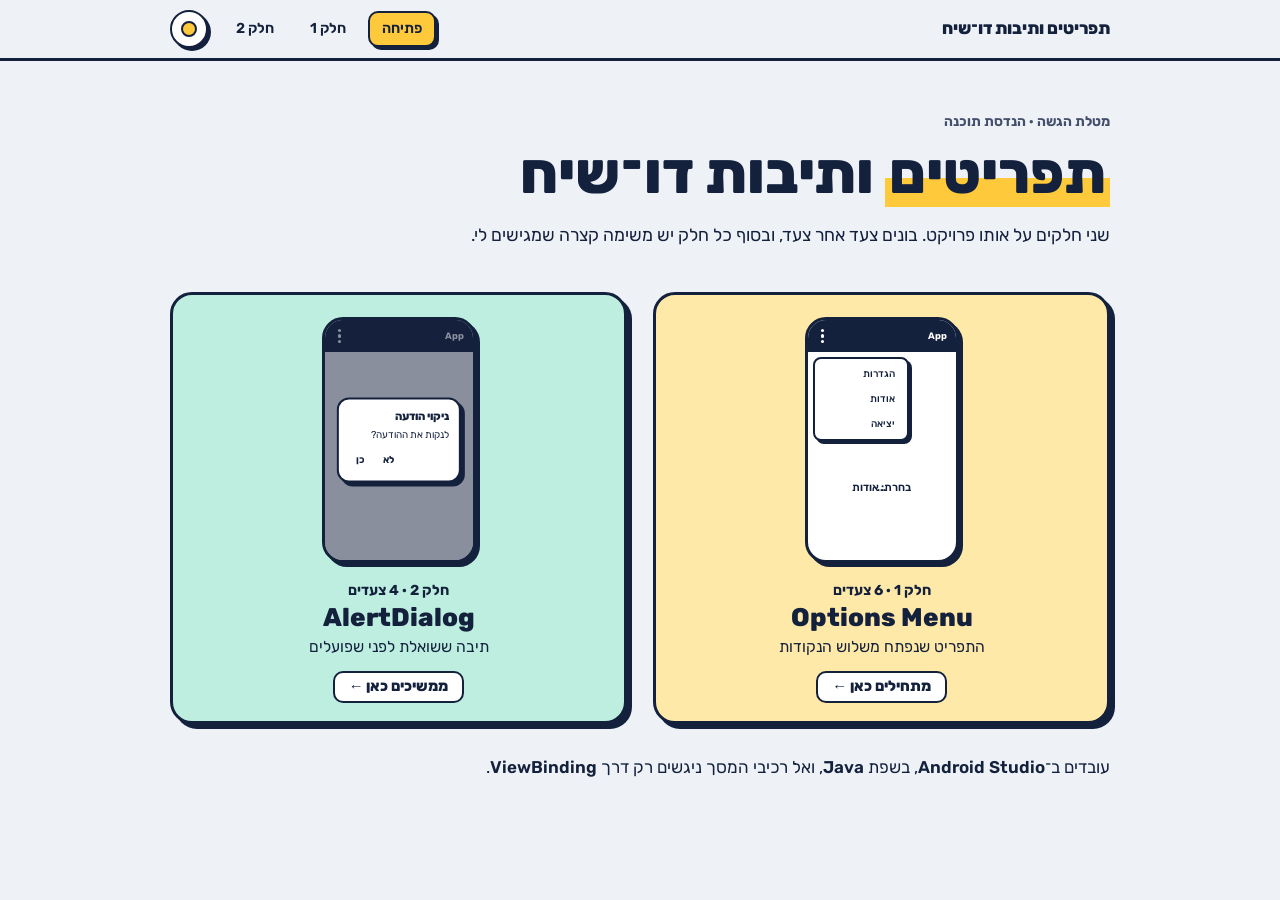
==== commit 60190157: "menus-dialogs: rebuild design, wording and animations; clickable demos, dark theme Co-Authored-By: C" ====
--- a/menus-dialogs/index.html
+++ b/menus-dialogs/index.html
@@ -4,9 +4,10 @@
   <meta charset="utf-8">
   <meta name="viewport" content="width=device-width, initial-scale=1">
   <title>תפריטים ותיבות דו־שיח | מטלת הגשה</title>
+  <script>try{var t=localStorage.getItem("md-theme");if(t)document.documentElement.setAttribute("data-theme",t);}catch(e){}</script>
   <link rel="preconnect" href="https://fonts.googleapis.com">
   <link rel="preconnect" href="https://fonts.gstatic.com" crossorigin>
-  <link href="https://fonts.googleapis.com/css2?family=IBM+Plex+Mono:wght@400;500;600&family=IBM+Plex+Sans+Hebrew:wght@400;500;700&display=swap" rel="stylesheet">
+  <link href="https://fonts.googleapis.com/css2?family=JetBrains+Mono:wght@500;700&family=Rubik:wght@400;500;600;700;800&display=swap" rel="stylesheet">
   <link rel="stylesheet" href="style.css">
 </head>
 <body>
@@ -19,56 +20,51 @@
       <a href="part1.html">חלק 1</a>
       <a href="part2.html">חלק 2</a>
     </nav>
+    <button class="theme-btn" type="button"></button>
   </div>
 </header>
 
 <main>
-  <span class="kicker">מטלת הגשה</span>
-  <h1>תפריטים ותיבות דו־שיח</h1>
-  <p class="lead">שני חלקים על אותו פרויקט. <span class="en">Android Studio, Java, ViewBinding</span>.</p>
+  <div class="hero">
+    <span class="kicker">מטלת הגשה · הנדסת תוכנה</span>
+    <h1><span class="mark">תפריטים</span> ותיבות דו־שיח</h1>
+    <p class="lead">שני חלקים על אותו פרויקט. בונים צעד אחר צעד, ובסוף כל חלק יש משימה קצרה שמגישים לי.</p>
+  </div>
 
-  <ol class="toc">
-    <li>
-      <a href="part1.html">
-        <span class="no">01</span>
-        <span>
-          <strong>Options Menu</strong>
-          <span class="sub">תפריט בסרגל העליון עם שלושה פריטים. 6 צעדים ומשימת הגשה.</span>
+  <div class="parts">
+    <a class="part" href="part1.html">
+      <span class="phone small demo-menu" aria-hidden="true" style="display:block">
+        <span class="p-toolbar"><span>App</span><span class="p-dots"><i></i><i></i><i></i></span></span>
+        <span class="p-body" style="display:block">
+          <span class="p-menu" style="display:block"><div>הגדרות</div><div class="pick">אודות</div><div>יציאה</div></span>
+          <span class="p-status" style="display:block"><span class="s-before">...</span><span class="s-after">בחרת: אודות</span></span>
         </span>
-        <span class="fig">
-          <span class="phone small demo-menu" aria-hidden="true" style="display:block">
-            <span class="p-toolbar"><span>App</span><span class="p-dots"><i></i><i></i><i></i></span></span>
-            <span class="p-body" style="display:block">
-              <span class="p-menu" style="display:block"><div>הגדרות</div><div class="pick">אודות</div><div>יציאה</div></span>
-            </span>
-          </span>
+      </span>
+      <span class="n">חלק 1 · 6 צעדים</span>
+      <strong>Options Menu</strong>
+      <span class="sub">התפריט שנפתח משלוש הנקודות</span>
+      <span class="go">מתחילים כאן ←</span>
+    </a>
+    <a class="part two" href="part2.html">
+      <span class="phone small demo-simple" aria-hidden="true" style="display:block">
+        <span class="p-toolbar"><span>App</span><span class="p-dots"><i></i><i></i><i></i></span></span>
+        <span class="p-scrim"></span>
+        <span class="p-dialog" style="display:block">
+          <span class="t" style="display:block">ניקוי הודעה</span>
+          <span class="m" style="display:block">לנקות את ההודעה?</span>
+          <span class="b"><span>לא</span><span>כן</span></span>
         </span>
-      </a>
-    </li>
-    <li>
-      <a href="part2.html">
-        <span class="no">02</span>
-        <span>
-          <strong>AlertDialog</strong>
-          <span class="sub">תיבת אישור לפני פעולה. 4 צעדים ומשימת הגשה.</span>
-        </span>
-        <span class="fig">
-          <span class="phone small demo-simple" aria-hidden="true" style="display:block">
-            <span class="p-toolbar"><span>App</span><span class="p-dots"><i></i><i></i><i></i></span></span>
-            <span class="p-scrim"></span>
-            <span class="p-dialog" style="display:block">
-              <span class="t" style="display:block">ניקוי הודעה</span>
-              <span class="m" style="display:block">לנקות את ההודעה?</span>
-              <span class="b"><span>לא</span><span>כן</span></span>
-            </span>
-          </span>
-        </span>
-      </a>
-    </li>
-  </ol>
+      </span>
+      <span class="n">חלק 2 · 4 צעדים</span>
+      <strong>AlertDialog</strong>
+      <span class="sub">תיבה ששואלת לפני שפועלים</span>
+      <span class="go">ממשיכים כאן ←</span>
+    </a>
+  </div>
 
-  <p><a class="btn" href="part1.html">לחלק 1 ←</a></p>
+  <p>עובדים ב־<span class="en">Android Studio</span>, בשפת <span class="en">Java</span>, ואל רכיבי המסך ניגשים רק דרך <span class="en">ViewBinding</span>.</p>
 </main>
 
+<script src="script.js"></script>
 </body>
 </html>
--- a/menus-dialogs/style.css
+++ b/menus-dialogs/style.css
@@ -1,263 +1,354 @@
-/* Lab-sheet look: paper, ink, hairlines, one accent. No cards, no gradients. */
+/* Bold, friendly, hand-built look: flat colour, ink outlines, hard shadows.
+   Page chrome follows the theme; illustrations keep fixed colours. */
 :root {
-  --paper: #f6f7f8;
-  --surface: #fdfdfc;
-  --ink: #15171c;
-  --ink-2: #414652;
-  --rule: #d3d6dc;
-  --dot: #dcdfe4;
-  --accent: #d6451b;
-  --accent-tint: #fbe7e0;
-  --code-bg: #eceef1;
-  --r: 6px;
+  --bg: #eef2f7;
+  --surface: #ffffff;
+  --ink: #14213d;
+  --ink-2: #44506b;
+  --edge: #14213d;
+  --code-inline: #dde5f0;
+  --code-bg: #14213d;
+  --code-ink: #eef2f7;
+
+  --yellow: #ffc93c;
+  --yellow-soft: #ffe9a8;
+  --mint: #2ec4a0;
+  --mint-soft: #bdeee0;
+  --coral: #ff6f59;
+  --coral-soft: #ffd5cd;
+  --on-color: #14213d;
+  --i-ink: #14213d;
+  --i-paper: #ffffff;
+
+  --stage: var(--yellow-soft);
+  --shadow: 5px 5px 0 var(--edge);
   --ease: cubic-bezier(0.23, 1, 0.32, 1);
-  --sans: "IBM Plex Sans Hebrew", "Noto Sans Hebrew", "Segoe UI", Arial, sans-serif;
-  --mono: "IBM Plex Mono", "Cascadia Code", Consolas, "Courier New", monospace;
-}
+  --sans: "Rubik", "Heebo", "Assistant", "Segoe UI", Arial, sans-serif;
+  --mono: "JetBrains Mono", "Cascadia Code", Consolas, "Courier New", monospace;
+}
+[data-theme="dark"] {
+  --bg: #141a30;
+  --surface: #222b4c;
+  --ink: #f1f4fb;
+  --ink-2: #bcc5dc;
+  --edge: #060914;
+  --code-inline: #323d68;
+  --code-bg: #0b1022;
+}
+body.p2 { --stage: var(--mint-soft); }
 
 * { box-sizing: border-box; }
 
 body {
   margin: 0;
-  background: var(--paper);
+  background: var(--bg);
   color: var(--ink);
   font-family: var(--sans);
   font-size: 17px;
-  line-height: 1.55;
+  line-height: 1.6;
+  transition: background 0.25s, color 0.25s;
 }
 
 .en, code, kbd { direction: ltr; unicode-bidi: isolate; }
-.en { font-weight: 500; }
+.en { font-weight: 600; }
 code, kbd {
   font-family: var(--mono);
   font-size: 0.86em;
-  background: var(--code-bg);
-  padding: 1px 5px;
-  border-radius: 3px;
+  background: var(--code-inline);
+  color: var(--ink);
+  padding: 1px 6px;
+  border-radius: 6px;
   white-space: nowrap;
 }
 a { color: var(--ink); text-underline-offset: 3px; }
-a:hover { color: var(--accent); }
-:focus-visible { outline: 2px solid var(--accent); outline-offset: 2px; }
+:focus-visible { outline: 3px solid var(--coral); outline-offset: 2px; }
+button { font-family: inherit; }
 
 /* ---------- header ---------- */
 .site-header {
-  background: var(--paper);
-  border-bottom: 1px solid var(--ink);
+  background: var(--bg);
+  border-bottom: 3px solid var(--edge);
   position: sticky;
   top: 0;
   z-index: 20;
+  transition: background 0.25s;
 }
 .header-inner {
-  max-width: 920px;
+  max-width: 980px;
   margin: 0 auto;
-  padding: 12px 20px 10px;
+  padding: 10px 20px;
   display: flex;
-  align-items: baseline;
-  justify-content: space-between;
-  gap: 8px 20px;
+  align-items: center;
+  gap: 10px 14px;
   flex-wrap: wrap;
 }
-.site-title { font-weight: 700; text-decoration: none; }
-.tabs { display: flex; gap: 18px; flex-wrap: wrap; }
+.site-title { font-weight: 800; text-decoration: none; margin-inline-end: auto; }
+.tabs { display: flex; gap: 8px; flex-wrap: wrap; }
 .tabs a {
   text-decoration: none;
-  color: var(--ink-2);
-  font-size: 0.92rem;
-  padding-bottom: 2px;
-  border-bottom: 2px solid transparent;
-}
-.tabs a:hover { color: var(--ink); }
-.tabs a.current { color: var(--ink); font-weight: 700; border-bottom-color: var(--accent); }
-
-.progress-wrap { max-width: 920px; margin: 0 auto; padding: 0 20px 8px; }
+  font-size: 0.9rem;
+  font-weight: 600;
+  padding: 4px 12px;
+  border: 2px solid transparent;
+  border-radius: 10px;
+  transition: transform 0.15s var(--ease);
+}
+.tabs a:hover { border-color: var(--edge); transform: translateY(-2px); }
+.tabs a.current { background: var(--yellow); color: var(--on-color); border-color: var(--edge); box-shadow: 3px 3px 0 var(--edge); }
+
+.theme-btn {
+  width: 38px; height: 38px;
+  border: 2px solid var(--edge);
+  border-radius: 50%;
+  background: var(--surface);
+  cursor: pointer;
+  position: relative;
+  box-shadow: 3px 3px 0 var(--edge);
+  transition: transform 0.15s var(--ease), box-shadow 0.15s var(--ease);
+}
+.theme-btn:hover { transform: translate(-1px, -1px); box-shadow: 4px 4px 0 var(--edge); }
+.theme-btn:active { transform: translate(2px, 2px); box-shadow: 1px 1px 0 var(--edge); }
+.theme-btn::before {
+  content: "";
+  position: absolute; inset: 9px;
+  border-radius: 50%;
+  background: var(--yellow);
+  border: 2px solid var(--on-color);
+  transition: transform 0.3s var(--ease);
+}
+[data-theme="dark"] .theme-btn::before { background: transparent; border-color: var(--yellow); box-shadow: inset -6px -3px 0 var(--yellow); transform: rotate(-30deg); }
+
+.progress-wrap { max-width: 980px; margin: 0 auto; padding: 0 20px 12px; }
 .progress-label {
   display: flex;
   justify-content: space-between;
-  font-size: 0.82rem;
+  font-size: 0.84rem;
   color: var(--ink-2);
-  margin-bottom: 2px;
-}
-.segs { display: flex; gap: 2px; counter-reset: seg; direction: rtl; }
+  margin-bottom: 6px;
+  font-weight: 600;
+}
+.segs { display: flex; gap: 6px; flex-wrap: wrap; counter-reset: seg; }
 .segs button {
   counter-increment: seg;
+  width: 30px; height: 30px;
+  border: 2px solid var(--edge);
+  border-radius: 9px;
+  background: var(--surface);
+  color: var(--ink-2);
   font-family: var(--mono);
-  font-size: 0.78rem;
-  background: none;
-  border: 0;
-  border-bottom: 2px solid transparent;
-  color: #6b7180;
-  padding: 6px 7px 4px;
+  font-size: 0.75rem;
+  font-weight: 700;
+  padding: 0;
   cursor: pointer;
-}
-.segs button::before { content: counter(seg, decimal-leading-zero); }
-.segs button:hover { color: var(--ink); }
-.segs button.done { color: var(--ink); }
-.segs button.active { color: var(--ink); font-weight: 600; border-bottom-color: var(--accent); }
+  transition: transform 0.2s var(--ease), background 0.2s;
+}
+.segs button::before { content: counter(seg); }
+.segs button:hover { transform: translateY(-2px); }
+.segs button.done { background: var(--mint); color: var(--on-color); }
+.segs button.active { background: var(--yellow); color: var(--on-color); transform: translateY(-3px); box-shadow: 3px 3px 0 var(--edge); }
 
 /* ---------- layout ---------- */
-main { max-width: 920px; margin: 0 auto; padding: 36px 20px 48px; }
+main { max-width: 980px; margin: 0 auto; padding: 30px 20px 48px; }
 
 .js .screen { display: none; }
-.js .screen.active { display: block; animation: screen-in 0.2s var(--ease); }
-@keyframes screen-in { from { opacity: 0; } to { opacity: 1; } }
-.screen { margin-bottom: 36px; }
+.js .screen.active { display: block; }
+.screen { margin-bottom: 30px; }
 
 .split {
   display: grid;
-  grid-template-columns: minmax(0, 1fr) 300px;
-  gap: 32px;
-  align-items: start;
+  grid-template-columns: minmax(0, 1fr) 330px;
+  gap: 30px;
+  align-items: center;
 }
 .show {
-  border: 1px solid var(--ink);
-  border-radius: var(--r);
-  background-color: var(--surface);
-  background-image: radial-gradient(var(--dot) 1px, transparent 1px);
-  background-size: 14px 14px;
-  padding: 20px 12px;
+  background: var(--stage);
+  border: 3px solid var(--edge);
+  border-radius: 20px;
+  box-shadow: var(--shadow);
+  padding: 22px 14px;
   display: flex;
   flex-direction: column;
   align-items: center;
   justify-content: center;
-  gap: 12px;
-  min-height: 290px;
-}
-.show .cap {
-  font-size: 0.82rem;
+  gap: 14px;
+  min-height: 330px;
+  color: var(--i-ink);
+}
+.show .cap { font-size: 0.86rem; font-weight: 600; text-align: center; }
+.show .cap code, .show .cap .en { background: none; padding: 0; color: inherit; }
+
+/* entrance */
+.js .screen.active .say > * { animation: rise 0.45s var(--ease) both; }
+.js .screen.active .say > *:nth-child(2) { animation-delay: 0.05s; }
+.js .screen.active .say > *:nth-child(3) { animation-delay: 0.1s; }
+.js .screen.active .say > *:nth-child(4) { animation-delay: 0.15s; }
+.js .screen.active .say > *:nth-child(5) { animation-delay: 0.2s; }
+.js .screen.active .show, .js .screen.active .types { animation: stage-in 0.5s var(--ease) 0.08s both; }
+.js .screen.active > .code, .js .screen.active > .tip, .js .screen.active > .warn-box,
+.js .screen.active > details, .js .screen.active > .video-slot { animation: rise 0.45s var(--ease) 0.2s both; }
+@keyframes rise { from { opacity: 0; transform: translateY(12px); } to { opacity: 1; transform: none; } }
+@keyframes stage-in { from { opacity: 0; transform: translateY(14px) rotate(-1.5deg) scale(0.97); } to { opacity: 1; transform: none; } }
+
+.kicker {
+  display: inline-flex;
+  align-items: center;
+  gap: 8px;
+  font-size: 0.86rem;
+  font-weight: 700;
   color: var(--ink-2);
-  text-align: center;
-  background: var(--surface);
-  padding: 0 6px;
-}
-
-.kicker {
-  display: block;
-  font-size: 0.82rem;
-  color: var(--accent);
-  font-weight: 700;
-  margin-bottom: 6px;
-}
+  margin-bottom: 10px;
+}
+.kicker b {
+  display: inline-flex; align-items: center; justify-content: center;
+  min-width: 30px; height: 30px; padding: 0 8px;
+  border: 2px solid var(--edge);
+  border-radius: 10px;
+  background: var(--yellow);
+  color: var(--on-color);
+  font-family: var(--mono);
+  box-shadow: 2px 2px 0 var(--edge);
+}
+.kicker.ok b { background: var(--mint); }
+.kicker.warn b { background: var(--coral); }
 
 h1 {
-  font-size: clamp(2rem, 6vw, 3.1rem);
+  font-size: clamp(2.1rem, 6.5vw, 3.6rem);
   line-height: 1.1;
-  margin: 0 0 14px;
-  font-weight: 700;
-  letter-spacing: -0.01em;
+  margin: 0 0 16px;
+  font-weight: 800;
   text-wrap: balance;
 }
-h2 { font-size: 1.75rem; line-height: 1.2; margin: 0 0 12px; font-weight: 700; text-wrap: balance; }
-h2 code { font-size: 0.8em; }
-h3 { font-size: 1rem; margin: 0 0 2px; font-weight: 700; }
-p { margin: 0 0 10px; max-width: 62ch; }
-.lead { font-size: 1.08rem; }
+.mark { background: linear-gradient(transparent 58%, var(--yellow) 58%); padding: 0 4px; }
+[data-theme="dark"] .mark { background: linear-gradient(transparent 58%, #a67c00 58%); }
+h2 { font-size: 1.85rem; line-height: 1.2; margin: 0 0 12px; font-weight: 800; text-wrap: balance; }
+h2 code { font-size: 0.78em; }
+h3 { font-size: 1.05rem; margin: 0 0 2px; font-weight: 700; }
+p { margin: 0 0 10px; max-width: 60ch; }
+.lead { font-size: 1.1rem; }
 ol, ul { margin: 0 0 10px; padding-inline-start: 22px; }
 li { margin-bottom: 6px; }
 
 .tip, .warn-box {
-  border: 1px solid var(--rule);
-  border-radius: var(--r);
-  padding: 10px 14px;
-  margin-top: 14px;
-  font-size: 0.94rem;
+  position: relative;
+  border: 2px solid var(--edge);
+  border-radius: 14px;
   background: var(--surface);
-}
-.warn-box { border-color: var(--accent); }
+  padding: 16px 16px 12px;
+  margin-top: 26px;
+  font-size: 0.96rem;
+}
+.tip::before, .warn-box::before {
+  content: "טיפ";
+  position: absolute;
+  top: -13px;
+  inset-inline-start: 14px;
+  background: var(--mint);
+  color: var(--on-color);
+  border: 2px solid var(--edge);
+  border-radius: 8px;
+  font-size: 0.78rem;
+  font-weight: 700;
+  padding: 0 10px;
+}
+.warn-box::before { content: "שימו לב"; background: var(--coral); }
+.tip.send::before { content: "הגשה"; background: var(--yellow); }
 
 /* ---------- code ---------- */
 .code {
-  margin: 20px 0 0;
-  border: 1px solid var(--ink);
-  border-radius: var(--r);
+  margin: 22px 0 0;
+  border: 3px solid var(--edge);
+  border-radius: 16px;
   overflow: hidden;
   background: var(--code-bg);
-}
-.code + .code { margin-top: 10px; }
+  box-shadow: var(--shadow);
+}
+.code + .code { margin-top: 14px; }
 .code-head {
   display: flex;
   justify-content: space-between;
   align-items: center;
   direction: ltr;
-  padding: 5px 12px;
-  border-bottom: 1px solid var(--rule);
-  background: var(--surface);
-  color: var(--ink-2);
+  padding: 7px 12px;
+  border-bottom: 2px solid rgba(255, 255, 255, 0.14);
+  color: #aab6d3;
   font-size: 0.78rem;
   font-family: var(--mono);
 }
 .copy-btn {
-  font-family: var(--sans);
-  background: none;
-  color: var(--ink);
-  border: 1px solid var(--ink);
-  border-radius: 3px;
-  padding: 2px 10px;
-  font-size: 0.78rem;
+  background: var(--yellow);
+  color: var(--on-color);
+  border: 2px solid #060914;
+  border-radius: 8px;
+  padding: 2px 12px;
+  font-size: 0.8rem;
+  font-weight: 700;
   cursor: pointer;
-  transition: transform 0.12s var(--ease);
-}
-.copy-btn:hover { background: var(--ink); color: var(--surface); }
-.copy-btn:active { transform: scale(0.97); }
-.copy-btn.copied { background: var(--ink); color: var(--surface); }
+  transition: transform 0.12s var(--ease), background 0.15s;
+}
+.copy-btn:hover { transform: translateY(-1px); }
+.copy-btn:active { transform: scale(0.96); }
+.copy-btn.copied { background: var(--mint); }
 pre {
   margin: 0;
   padding: 14px 16px;
   direction: ltr;
   text-align: left;
   overflow-x: auto;
-  color: var(--ink);
+  color: var(--code-ink);
   font-family: var(--mono);
   font-size: 0.83rem;
   line-height: 1.65;
   tab-size: 4;
 }
-pre code { background: none; padding: 0; font-size: inherit; white-space: pre; }
-pre .hl { background: var(--accent-tint); box-shadow: -3px 0 0 var(--accent); display: inline-block; min-width: 100%; }
-
-/* ---------- pager ---------- */
-.pager {
-  display: flex;
-  justify-content: space-between;
-  gap: 12px;
-  border-top: 1px solid var(--ink);
-  padding-top: 16px;
-}
+pre code { background: none; color: inherit; padding: 0; font-size: inherit; white-space: pre; }
+pre .hl { background: rgba(255, 201, 60, 0.22); box-shadow: -4px 0 0 var(--yellow); display: inline-block; min-width: 100%; }
+
+/* ---------- buttons / pager ---------- */
+.pager { display: flex; justify-content: space-between; gap: 12px; margin-top: 8px; }
 .btn {
   display: inline-block;
-  font-family: inherit;
-  font-size: 1rem;
-  font-weight: 700;
-  padding: 10px 22px;
-  border-radius: var(--r);
-  border: 1px solid var(--ink);
-  background: var(--ink);
-  color: var(--surface);
+  font-size: 1.02rem;
+  font-weight: 800;
+  padding: 11px 24px;
+  border-radius: 14px;
+  border: 3px solid var(--edge);
+  background: var(--yellow);
+  color: var(--on-color);
+  box-shadow: 4px 4px 0 var(--edge);
   cursor: pointer;
   text-decoration: none;
-  transition: transform 0.12s var(--ease), background 0.15s;
-}
-.btn:hover { background: var(--accent); border-color: var(--accent); color: var(--surface); }
-.btn:active { transform: scale(0.97); }
-.btn.ghost { background: transparent; color: var(--ink); }
-.btn.ghost:hover { background: var(--ink); color: var(--surface); border-color: var(--ink); }
+  transition: transform 0.15s var(--ease), box-shadow 0.15s var(--ease);
+}
+.btn:hover { transform: translate(-2px, -2px); box-shadow: 6px 6px 0 var(--edge); }
+.btn:active { transform: translate(3px, 3px); box-shadow: 1px 1px 0 var(--edge); }
+.btn.ghost { background: var(--surface); color: var(--ink); }
 
 /* ---------- home ---------- */
-.toc { list-style: none; padding: 0; margin: 28px 0 24px; border-top: 1px solid var(--ink); }
-.toc li { margin: 0; border-bottom: 1px solid var(--ink); }
-.toc a {
-  display: grid;
-  grid-template-columns: 3.2rem minmax(0, 1fr) auto;
-  gap: 16px;
-  align-items: center;
-  padding: 20px 0;
+.hero { padding: 16px 0 6px; }
+.parts { display: grid; grid-template-columns: 1fr 1fr; gap: 26px; margin: 26px 0 30px; }
+.part {
+  display: block;
   text-decoration: none;
-}
-.toc a:hover { color: var(--ink); }
-.toc a:hover strong { color: var(--accent); }
-.toc .no { font-family: var(--mono); font-size: 1.5rem; color: var(--accent); font-weight: 500; }
-.toc strong { display: block; font-size: 1.45rem; direction: ltr; text-align: right; transition: color 0.15s; }
-.toc .sub { color: var(--ink-2); }
+  color: var(--i-ink);
+  background: var(--yellow-soft);
+  border: 3px solid var(--edge);
+  border-radius: 22px;
+  box-shadow: var(--shadow);
+  padding: 22px 18px 18px;
+  text-align: center;
+  transition: transform 0.25s var(--ease), box-shadow 0.25s var(--ease);
+  animation: stage-in 0.55s var(--ease) both;
+}
+.part.two { background: var(--mint-soft); animation-delay: 0.1s; }
+.part:hover { transform: translate(-3px, -3px) rotate(-1deg); box-shadow: 9px 9px 0 var(--edge); }
+.part.two:hover { transform: translate(-3px, -3px) rotate(1deg); }
+.part .n { display: block; font-weight: 700; font-size: 0.9rem; margin-top: 16px; }
+.part strong { display: block; font-size: 1.6rem; font-weight: 800; direction: ltr; line-height: 1.2; }
+.part .sub { display: block; font-size: 0.98rem; margin-top: 2px; }
+.part .go {
+  display: inline-block; margin-top: 12px; font-weight: 800; font-size: 0.92rem;
+  background: var(--i-paper); border: 2px solid var(--i-ink); border-radius: 10px; padding: 2px 14px;
+}
 
 /* ---------- small pieces ---------- */
 .chip {
@@ -266,391 +357,519 @@
   unicode-bidi: isolate;
   font-family: var(--mono);
   font-size: 0.76rem;
-  font-weight: 500;
-  background: var(--surface);
-  color: var(--ink);
-  border: 1px solid var(--ink);
-  border-radius: 3px;
-  padding: 2px 8px;
-}
-.flow { display: flex; align-items: center; gap: 8px; margin-top: 16px; flex-wrap: wrap; }
-.flow .arrow { font-family: var(--mono); }
+  font-weight: 700;
+  background: var(--i-paper);
+  color: var(--i-ink);
+  border: 2px solid var(--i-ink);
+  border-radius: 8px;
+  padding: 2px 10px;
+}
+.flow { display: flex; align-items: center; gap: 8px; margin-top: 14px; flex-wrap: wrap; }
+.flow .arrow { font-weight: 800; }
 
 .check { list-style: none; padding: 0; margin: 0 0 10px; }
-.check li { padding-inline-start: 26px; position: relative; margin-bottom: 8px; }
+.check li { padding-inline-start: 34px; position: relative; margin-bottom: 10px; }
 .check li::before {
   content: "";
   position: absolute;
   inset-inline-start: 0;
-  top: 0.38em;
-  width: 13px;
-  height: 13px;
-  border: 1.5px solid var(--ink);
-  border-radius: 2px;
-}
-
-details { border-bottom: 1px solid var(--rule); padding: 12px 0; }
-details:first-of-type { border-top: 1px solid var(--rule); }
+  top: 0.15em;
+  width: 22px; height: 22px;
+  border: 2px solid var(--edge);
+  border-radius: 7px;
+  background: var(--surface);
+}
+.check.live li { padding: 0; }
+.check.live li::before { display: none; }
+.check.live button {
+  display: block;
+  width: 100%;
+  text-align: start;
+  font-size: inherit;
+  line-height: inherit;
+  color: inherit;
+  background: none;
+  border: 0;
+  padding: 2px 34px 2px 0;
+  position: relative;
+  cursor: pointer;
+}
+.check.live button::before {
+  content: "";
+  position: absolute;
+  right: 0; top: 0.3em;
+  width: 22px; height: 22px;
+  border: 2px solid var(--edge);
+  border-radius: 7px;
+  background: var(--surface);
+  transition: background 0.2s, transform 0.25s var(--ease);
+}
+.check.live button::after {
+  content: "";
+  position: absolute;
+  right: 7px; top: calc(0.3em + 4px);
+  width: 7px; height: 12px;
+  border: solid var(--on-color);
+  border-width: 0 3px 3px 0;
+  transform: rotate(45deg) scale(0);
+  transition: transform 0.25s var(--ease);
+}
+.check.live button.on::before { background: var(--mint); transform: rotate(-6deg) scale(1.08); }
+.check.live button.on::after { transform: rotate(45deg) scale(1); }
+.all-good {
+  display: none;
+  margin-top: 6px;
+  font-weight: 800;
+  background: var(--mint);
+  color: var(--on-color);
+  border: 2px solid var(--edge);
+  border-radius: 12px;
+  padding: 6px 16px;
+  box-shadow: 3px 3px 0 var(--edge);
+}
+.all-good.show-it { display: inline-block; animation: pop-in 0.4s var(--ease) both; }
+@keyframes pop-in { from { opacity: 0; transform: scale(0.9) rotate(-3deg); } to { opacity: 1; transform: none; } }
+
+details {
+  border: 2px solid var(--edge);
+  border-radius: 14px;
+  background: var(--surface);
+  padding: 12px 16px;
+  margin-bottom: 10px;
+  transition: transform 0.2s var(--ease), box-shadow 0.2s var(--ease);
+}
+details:hover { transform: translate(-1px, -1px); box-shadow: 3px 3px 0 var(--edge); }
+details[open] { background: var(--coral-soft); color: var(--on-color); box-shadow: 4px 4px 0 var(--edge); }
+details[open] code { background: rgba(255, 255, 255, 0.65); color: var(--on-color); }
 summary { cursor: pointer; font-weight: 700; }
-summary:hover { color: var(--accent); }
 details > *:not(summary) { margin-top: 8px; margin-bottom: 0; }
+.say > details:first-of-type, .screen > details:first-of-type { margin-top: 16px; }
 
 .video-slot {
-  border: 1px dashed var(--ink);
-  border-radius: var(--r);
+  border: 3px dashed var(--edge);
+  border-radius: 20px;
   aspect-ratio: 16 / 9;
-  max-width: 480px;
-  margin: 24px 0 0;
+  max-width: 500px;
+  margin: 26px 0 0;
   display: flex;
+  flex-direction: column;
   align-items: center;
   justify-content: center;
+  gap: 10px;
+  font-weight: 600;
   color: var(--ink-2);
-  font-size: 0.92rem;
   text-align: center;
   padding: 16px;
 }
-.video-slot .play { display: none; }
-
-.types {
-  display: grid;
-  grid-template-columns: repeat(3, 1fr);
-  margin-top: 20px;
-  border: 1px solid var(--ink);
-  border-radius: var(--r);
-  background-color: var(--surface);
-  background-image: radial-gradient(var(--dot) 1px, transparent 1px);
-  background-size: 14px 14px;
-}
-.type { padding: 22px 12px 16px; text-align: center; }
-.type + .type { border-inline-start: 1px solid var(--rule); }
-.type h3 { margin: 14px 0 2px; direction: ltr; unicode-bidi: isolate; font-family: var(--mono); font-size: 0.92rem; }
-.type p { font-size: 0.9rem; color: var(--ink-2); margin: 0 auto; }
-.type h3, .type p { background: var(--surface); display: table; margin-inline: auto; padding: 0 6px; }
-
-.results { display: flex; gap: 6px; flex-wrap: wrap; justify-content: center; }
+.video-slot .play {
+  width: 58px; height: 58px; border-radius: 50%;
+  background: var(--coral); border: 3px solid var(--edge); box-shadow: 3px 3px 0 var(--edge);
+  position: relative; animation: wiggle 3s var(--ease) infinite;
+}
+.video-slot .play::after {
+  content: ""; position: absolute; top: 50%; left: 55%;
+  transform: translate(-50%, -50%);
+  border-style: solid; border-width: 10px 0 10px 16px;
+  border-color: transparent transparent transparent var(--on-color);
+}
+@keyframes wiggle { 0%, 80%, 100% { transform: rotate(0); } 85% { transform: rotate(-8deg); } 92% { transform: rotate(8deg); } }
+
+.types { display: grid; grid-template-columns: repeat(3, 1fr); gap: 20px; margin-top: 20px; }
+.type {
+  border: 3px solid var(--edge);
+  border-radius: 20px;
+  box-shadow: var(--shadow);
+  padding: 20px 12px 16px;
+  text-align: center;
+  background: var(--yellow-soft);
+  color: var(--i-ink);
+  transition: transform 0.25s var(--ease);
+}
+.type:nth-child(2) { background: var(--mint-soft); }
+.type:nth-child(3) { background: var(--coral-soft); }
+.type:hover { transform: translateY(-4px) rotate(-1deg); }
+.type h3 { margin: 14px 0 2px; direction: ltr; unicode-bidi: isolate; font-family: var(--mono); font-size: 0.98rem; }
+.type p { font-size: 0.92rem; margin: 0 auto; }
+.type code { background: rgba(255, 255, 255, 0.65); color: var(--i-ink); }
+
+.results { display: flex; gap: 8px; flex-wrap: wrap; justify-content: center; }
 .pill {
-  font-size: 0.82rem;
-  background: var(--surface);
-  border: 1px solid var(--ink);
-  border-radius: 3px;
-  padding: 2px 8px;
+  font-size: 0.84rem; font-weight: 600;
+  background: var(--i-paper); color: var(--i-ink);
+  border: 2px solid var(--i-ink); border-radius: 8px; padding: 2px 10px;
 }
 
 /* =====================================================
-   Phone: flat line illustration
+   Phone illustration (fixed colours in both themes)
    ===================================================== */
 .phone {
   position: relative;
-  width: 196px;
-  height: 330px;
-  border: 2px solid var(--ink);
-  border-radius: 22px;
-  background: var(--surface);
+  width: 204px;
+  height: 340px;
+  border: 4px solid var(--i-ink);
+  border-radius: 28px;
+  background: var(--i-paper);
   overflow: hidden;
   direction: rtl;
   font-size: 12.5px;
   line-height: 1.4;
   flex-shrink: 0;
   margin: 0 auto;
-  color: var(--ink);
-}
-.phone.small { width: 150px; height: 240px; border-radius: 17px; font-size: 10px; }
+  color: var(--i-ink);
+  box-shadow: 6px 6px 0 var(--i-ink);
+  text-align: right;
+}
+.phone.small { width: 154px; height: 246px; border-width: 3px; border-radius: 21px; font-size: 10px; box-shadow: 4px 4px 0 var(--i-ink); }
+.show > .phone:not(.live), .type > .phone { animation: float 5s ease-in-out infinite; }
+@keyframes float { 0%, 100% { transform: translateY(0); } 50% { transform: translateY(-5px); } }
+
 .p-toolbar {
-  height: 3.4em;
-  background: var(--code-bg);
-  border-bottom: 1px solid var(--ink);
+  height: 3.5em;
+  background: var(--i-ink);
+  color: #fff;
   display: flex;
   align-items: center;
   justify-content: space-between;
   padding: 0 0.9em;
   font-weight: 700;
-  font-size: 0.92em;
-}
-.p-dots { display: flex; flex-direction: column; gap: 0.22em; padding: 0.45em; border-radius: 50%; }
-.p-dots i { width: 0.34em; height: 0.34em; border-radius: 50%; background: var(--ink); display: block; }
-.p-body { padding: 1.2em; text-align: center; position: relative; height: calc(100% - 3.4em); }
-.p-status { position: relative; height: 1.6em; margin-top: 10.5em; font-size: 1.08em; }
+  font-size: 0.94em;
+}
+.p-dots {
+  display: flex; flex-direction: column; gap: 0.24em;
+  padding: 0.5em; border-radius: 50%;
+  background: transparent; border: 0; cursor: default;
+}
+.p-dots i { width: 0.36em; height: 0.36em; border-radius: 50%; background: #fff; display: block; }
+.p-body { padding: 1.2em; text-align: center; position: relative; height: calc(100% - 3.5em); }
+.p-status { position: relative; min-height: 1.6em; margin-top: 10.5em; font-size: 1.1em; font-weight: 600; text-align: center; }
 .p-status span { position: absolute; inset: 0; text-align: center; }
 .p-menu {
   position: absolute;
   top: 0.5em;
   left: 0.5em;
-  width: 9.4em;
-  background: var(--surface);
-  border: 1px solid var(--ink);
-  border-radius: 4px;
-  box-shadow: 3px 3px 0 rgba(21, 23, 28, 0.18);
-  padding: 0.2em 0;
+  width: 9.6em;
+  background: var(--i-paper);
+  border: 2px solid var(--i-ink);
+  border-radius: 0.8em;
+  box-shadow: 3px 3px 0 var(--i-ink);
+  padding: 0.25em;
   text-align: right;
   transform-origin: top left;
   z-index: 3;
 }
-.p-menu div { padding: 0.6em 1.1em; }
+.p-menu div, .p-menu button {
+  display: block; width: 100%; text-align: right;
+  padding: 0.55em 0.9em; border-radius: 0.5em;
+  background: none; border: 0; color: inherit; font-size: inherit; font-weight: 500;
+}
 .p-btn {
   display: inline-block;
-  background: var(--ink);
-  color: var(--surface);
-  border-radius: 4px;
-  padding: 0.55em 1.3em;
+  background: var(--yellow);
+  color: var(--i-ink);
+  border: 2px solid var(--i-ink);
+  border-radius: 0.9em;
+  box-shadow: 2px 2px 0 var(--i-ink);
+  padding: 0.5em 1.2em;
   font-weight: 700;
-}
-.p-scrim { position: absolute; inset: 0; background: rgba(21, 23, 28, 0.4); z-index: 2; }
+  font-size: inherit;
+}
+.p-scrim { position: absolute; inset: 0; background: rgba(20, 33, 61, 0.5); z-index: 2; }
 .p-dialog {
   position: absolute;
   top: 50%;
   left: 50%;
   width: 84%;
   transform: translate(-50%, -50%);
-  background: var(--surface);
-  border: 1px solid var(--ink);
-  border-radius: 6px;
-  box-shadow: 4px 4px 0 rgba(21, 23, 28, 0.35);
+  background: var(--i-paper);
+  border: 2px solid var(--i-ink);
+  border-radius: 1.2em;
+  box-shadow: 4px 4px 0 var(--i-ink);
   padding: 1em;
   text-align: right;
   z-index: 3;
 }
-.p-dialog .t { font-weight: 700; font-size: 1.1em; margin-bottom: 0.3em; }
-.p-dialog .m { color: var(--ink-2); margin-bottom: 0.9em; }
+.p-dialog .t { font-weight: 800; font-size: 1.12em; margin-bottom: 0.3em; }
+.p-dialog .m { margin-bottom: 0.9em; }
 .p-dialog .b { display: flex; justify-content: flex-end; gap: 0.3em; }
-.p-dialog .b span { font-weight: 700; padding: 0.25em 0.7em; border-radius: 3px; }
+.p-dialog .b span, .p-dialog .b button {
+  font-weight: 700; padding: 0.25em 0.8em; border-radius: 0.6em;
+  background: none; border: 0; color: inherit; font-size: inherit;
+}
 .tag {
   display: inline-flex; align-items: center; justify-content: center;
-  width: 1.5em; height: 1.5em; border-radius: 2px;
-  background: var(--accent); color: #fff; font-family: var(--mono);
-  font-size: 0.78em; font-weight: 600;
+  width: 1.6em; height: 1.6em; border-radius: 0.45em;
+  background: var(--coral); color: var(--i-ink); border: 1.5px solid var(--i-ink);
+  font-family: var(--mono); font-size: 0.78em; font-weight: 700;
   margin-inline-end: 0.4em; vertical-align: middle;
 }
 .p-off {
-  position: absolute; inset: 0; background: var(--ink); z-index: 5;
+  position: absolute; inset: 0; background: var(--i-ink); z-index: 5;
   display: flex; align-items: center; justify-content: center;
-  color: #b9bdc7;
-}
-
-/* demo loops are explanatory figures; all move with one curve */
+  color: #fff; font-weight: 600;
+}
+
+/* ---------- live (clickable) phones ---------- */
+.live .p-dots, .live .p-menu button, .live .p-btn, .live .p-dialog .b button { cursor: pointer; }
+.live .p-menu { opacity: 0; transform: scale(0.92); pointer-events: none; transition: opacity 0.18s var(--ease), transform 0.18s var(--ease); }
+.live.open .p-menu { opacity: 1; transform: none; pointer-events: auto; }
+.live .p-menu button:hover, .live .p-menu button:focus-visible { background: var(--yellow); }
+.live .p-dots:hover { background: rgba(255, 255, 255, 0.2); }
+.live:not(.used) .p-dots, .live:not(.used) .p-btn { animation: ring 1.6s infinite; }
+@keyframes ring {
+  0% { box-shadow: 0 0 0 0 rgba(255, 111, 89, 0.9); }
+  70%, 100% { box-shadow: 0 0 0 12px rgba(255, 111, 89, 0); }
+}
+.live .p-btn { transition: transform 0.12s var(--ease); }
+.live .p-btn:active { transform: translate(2px, 2px); box-shadow: 0 0 0 var(--i-ink); }
+.live .p-scrim { opacity: 0; pointer-events: none; transition: opacity 0.2s; }
+.live .p-dialog { opacity: 0; pointer-events: none; transform: translate(-50%, -50%) scale(0.92); transition: opacity 0.2s var(--ease), transform 0.2s var(--ease); }
+.live.open .p-scrim { opacity: 1; pointer-events: auto; }
+.live.open .p-dialog { opacity: 1; pointer-events: auto; transform: translate(-50%, -50%); }
+.live .p-dialog .b button:hover, .live .p-dialog .b button:focus-visible { background: var(--yellow); }
+.live .p-status.flash { animation: flash 0.5s var(--ease); }
+@keyframes flash { 0% { transform: scale(0.9); background: var(--yellow); } 100% { transform: none; background: transparent; } }
+.hint { font-size: 0.86rem; font-weight: 700; }
+.hint::before { content: "↑ "; }
+
+/* loops share one curve */
 .phone *, .bind *, .pipe *, .tree *, .mini-menu *, .chip { animation-timing-function: var(--ease); }
 
-/* ---------- demo: options menu (7s) ---------- */
+/* ---------- loop: options menu (7s) ---------- */
 .demo-menu .p-dots { animation: m-dots 7s infinite; }
 .demo-menu .p-menu { animation: m-menu 7s infinite; }
 .demo-menu .pick { animation: m-pick 7s infinite; }
 .demo-menu .s-before { animation: m-before 7s infinite; }
 .demo-menu .s-after { animation: m-after 7s infinite; }
 .id-chip { animation: m-chip 7s infinite; }
-@keyframes m-dots { 0%, 8%, 18%, 100% { background: transparent; } 10%, 15% { background: var(--accent-tint); } }
+@keyframes m-dots { 0%, 8%, 18%, 100% { background: transparent; } 10%, 15% { background: var(--coral); } }
 @keyframes m-menu {
-  0%, 15% { opacity: 0; transform: scale(0.95); }
+  0%, 15% { opacity: 0; transform: scale(0.92); }
   19%, 58% { opacity: 1; transform: scale(1); }
-  62%, 100% { opacity: 0; transform: scale(0.95); }
-}
-@keyframes m-pick { 0%, 40%, 62%, 100% { background: transparent; color: inherit; } 45%, 58% { background: var(--accent); color: #fff; } }
+  62%, 100% { opacity: 0; transform: scale(0.92); }
+}
+@keyframes m-pick { 0%, 40%, 62%, 100% { background: transparent; } 45%, 58% { background: var(--yellow); } }
 @keyframes m-before { 0%, 60% { opacity: 1; } 64%, 96% { opacity: 0; } 100% { opacity: 1; } }
-@keyframes m-after { 0%, 60% { opacity: 0; } 64%, 96% { opacity: 1; } 100% { opacity: 0; } }
-@keyframes m-chip {
-  0%, 42% { background: var(--surface); color: var(--ink); border-color: var(--ink); }
-  46%, 96% { background: var(--accent); color: #fff; border-color: var(--accent); }
-  100% { background: var(--surface); color: var(--ink); border-color: var(--ink); }
-}
-
-/* ---------- demo: build screen (6s) ---------- */
+@keyframes m-after { 0%, 60% { opacity: 0; transform: scale(0.9); } 66%, 96% { opacity: 1; transform: none; } 100% { opacity: 0; } }
+@keyframes m-chip { 0%, 42%, 100% { background: var(--i-paper); transform: none; } 46%, 96% { background: var(--yellow); transform: scale(1.06); } }
+
+/* ---------- loop: build screen (6s) ---------- */
 .demo-build .p-toolbar { animation: b-bar 6s infinite; }
 .demo-build .p-status { animation: b-txt 6s infinite; }
 @keyframes b-bar { 0%, 12% { transform: translateY(-100%); } 22%, 92% { transform: none; } 100% { transform: translateY(-100%); } }
-@keyframes b-txt { 0%, 40% { opacity: 0; transform: translateY(6px); } 50%, 92% { opacity: 1; transform: none; } 100% { opacity: 0; } }
-
-/* ---------- demo: binding diagram (5s) ---------- */
-.bind { direction: ltr; width: 100%; max-width: 236px; }
+@keyframes b-txt { 0%, 40% { opacity: 0; transform: translateY(8px); } 50%, 92% { opacity: 1; transform: none; } 100% { opacity: 0; } }
+
+/* ---------- loop: binding diagram (5s) ---------- */
+.bind { direction: ltr; width: 100%; max-width: 250px; }
 .fcard {
-  background: var(--surface);
-  border: 1px solid var(--ink);
-  border-radius: 4px;
+  background: var(--i-paper);
+  border: 2px solid var(--i-ink);
+  border-radius: 12px;
+  box-shadow: 3px 3px 0 var(--i-ink);
   overflow: hidden;
   font-family: var(--mono);
-  font-size: 0.78rem;
+  font-size: 0.8rem;
   text-align: left;
 }
-.fcard .fh { background: var(--ink); color: var(--surface); padding: 4px 10px; font-weight: 500; }
-.fcard .fl { padding: 4px 10px; border-top: 1px solid var(--rule); }
-.fcard.gen .fh { background: var(--accent); }
+.fcard .fh { background: var(--i-ink); color: #fff; padding: 5px 12px; font-weight: 700; }
+.fcard .fl { padding: 5px 12px; border-top: 2px solid #e3e8f1; }
+.fcard.gen .fh { background: var(--coral); color: var(--i-ink); }
+.fcard.gen .fl { font-weight: 700; }
 .fcard.gen .g1 { animation: g-in 5s infinite; }
 .fcard.gen .g2 { animation: g-in 5s infinite 0.4s; }
-@keyframes g-in { 0%, 30% { opacity: 0; transform: translateX(-6px); } 40%, 94% { opacity: 1; transform: none; } 100% { opacity: 0; } }
-.v-arrow { position: relative; height: 58px; display: flex; align-items: center; justify-content: center; }
-.v-arrow::before { content: ""; position: absolute; top: 0; bottom: 8px; left: 50%; width: 1px; background: var(--ink); }
+@keyframes g-in { 0%, 30% { opacity: 0; transform: translateX(-10px); } 40%, 94% { opacity: 1; transform: none; } 100% { opacity: 0; } }
+.v-arrow { position: relative; height: 64px; display: flex; align-items: center; justify-content: center; }
+.v-arrow::before { content: ""; position: absolute; top: 4px; bottom: 10px; left: 50%; width: 3px; margin-left: -1.5px; background: var(--i-ink); }
 .v-arrow::after {
-  content: ""; position: absolute; bottom: 0; left: 50%; margin-left: -5px;
-  border-style: solid; border-width: 8px 5px 0 5px;
-  border-color: var(--ink) transparent transparent transparent;
+  content: ""; position: absolute; bottom: 2px; left: 50%; margin-left: -7px;
+  border-style: solid; border-width: 10px 7px 0 7px;
+  border-color: var(--i-ink) transparent transparent transparent;
 }
 .v-arrow .chip { position: relative; z-index: 1; animation: chip-on 5s infinite; }
-@keyframes chip-on {
-  0%, 12%, 34%, 100% { background: var(--surface); color: var(--ink); border-color: var(--ink); }
-  16%, 30% { background: var(--accent); color: #fff; border-color: var(--accent); }
-}
-
-/* ---------- demo: pipeline (7.5s) ---------- */
-.pipe { display: flex; flex-direction: column; gap: 5px; direction: ltr; align-items: stretch; width: 190px; }
+@keyframes chip-on { 0%, 12%, 34%, 100% { background: var(--i-paper); transform: none; } 16%, 30% { background: var(--yellow); transform: scale(1.08) rotate(-2deg); } }
+
+/* ---------- loop: pipeline (7.5s) ---------- */
+.pipe { display: flex; flex-direction: column; gap: 6px; direction: ltr; align-items: stretch; width: 200px; }
 .pipe .chip:nth-child(1) { animation: pp1 7.5s infinite; }
 .pipe .chip:nth-child(2) { animation: pp2 7.5s infinite; }
 .pipe .chip:nth-child(3) { animation: pp3 7.5s infinite; }
 .demo-pipe .p-screen { animation: pp-screen 7.5s infinite; height: 100%; }
 .demo-pipe .p-title { animation: pp-title 7.5s infinite; }
-@keyframes pp1 { 0%, 30% { background: var(--accent); color: #fff; border-color: var(--accent); } 33%, 100% { background: var(--surface); color: var(--ink); border-color: var(--ink); } }
-@keyframes pp2 { 0%, 30%, 66%, 100% { background: var(--surface); color: var(--ink); border-color: var(--ink); } 33%, 63% { background: var(--accent); color: #fff; border-color: var(--accent); } }
-@keyframes pp3 { 0%, 63%, 100% { background: var(--surface); color: var(--ink); border-color: var(--ink); } 66%, 96% { background: var(--accent); color: #fff; border-color: var(--accent); } }
+@keyframes pp1 { 0%, 30% { background: var(--yellow); } 33%, 100% { background: var(--i-paper); } }
+@keyframes pp2 { 0%, 30%, 66%, 100% { background: var(--i-paper); } 33%, 63% { background: var(--yellow); } }
+@keyframes pp3 { 0%, 63%, 100% { background: var(--i-paper); } 66%, 96% { background: var(--yellow); } }
 @keyframes pp-screen { 0%, 30% { opacity: 0; } 36%, 96% { opacity: 1; } 100% { opacity: 0; } }
 @keyframes pp-title { 0%, 63% { opacity: 0; } 70%, 96% { opacity: 1; } 100% { opacity: 0; } }
 
-/* ---------- demo: project tree (5s) ---------- */
+/* ---------- loop: project tree (5s) ---------- */
 .tree {
   direction: ltr;
   text-align: left;
-  background: var(--surface);
-  border: 1px solid var(--ink);
-  border-radius: 4px;
+  background: var(--i-paper);
+  border: 2px solid var(--i-ink);
+  border-radius: 12px;
+  box-shadow: 3px 3px 0 var(--i-ink);
   padding: 8px 10px;
   font-family: var(--mono);
-  font-size: 0.8rem;
+  font-size: 0.82rem;
   width: 100%;
-  max-width: 220px;
-}
-.tree div { padding: 1px 4px; border-radius: 2px; white-space: pre; }
+  max-width: 226px;
+}
+.tree div { padding: 1px 6px; border-radius: 6px; white-space: pre; }
 .tree .n1 { animation: t-in 5s infinite; }
 .tree .n2 { animation: t-in2 5s infinite; }
-@keyframes t-in { 0%, 14% { opacity: 0; } 22%, 94% { opacity: 1; } 100% { opacity: 0; } }
+@keyframes t-in { 0%, 14% { opacity: 0; transform: translateX(-8px); } 22%, 94% { opacity: 1; transform: none; } 100% { opacity: 0; } }
 @keyframes t-in2 {
-  0%, 28% { opacity: 0; background: transparent; color: inherit; }
-  36%, 94% { opacity: 1; background: var(--accent); color: #fff; }
+  0%, 28% { opacity: 0; transform: translateX(-8px); background: transparent; }
+  36%, 94% { opacity: 1; transform: none; background: var(--yellow); }
   100% { opacity: 0; }
 }
 .mini-menu {
-  background: var(--surface);
-  border: 1px solid var(--ink);
-  border-radius: 4px;
-  box-shadow: 3px 3px 0 rgba(21, 23, 28, 0.18);
+  background: var(--i-paper);
+  border: 2px solid var(--i-ink);
+  border-radius: 10px;
+  box-shadow: 3px 3px 0 var(--i-ink);
   padding: 3px 0;
-  width: 124px;
+  width: 130px;
   text-align: right;
-  font-size: 0.84rem;
-}
-.mini-menu div { padding: 4px 12px; }
+  font-size: 0.86rem;
+  font-weight: 500;
+}
+.mini-menu div { padding: 4px 14px; }
 .mini-menu div:nth-child(1) { animation: mm 5s infinite 0s; }
 .mini-menu div:nth-child(2) { animation: mm 5s infinite 0.25s; }
 .mini-menu div:nth-child(3) { animation: mm 5s infinite 0.5s; }
-@keyframes mm { 0%, 46% { opacity: 0; } 54%, 86% { opacity: 1; } 94%, 100% { opacity: 0; } }
-
-/* ---------- demo: inflate (6s) ---------- */
+@keyframes mm { 0%, 46% { opacity: 0; transform: translateX(8px); } 54%, 86% { opacity: 1; transform: none; } 94%, 100% { opacity: 0; } }
+
+/* ---------- loop: inflate (6s) ---------- */
 .demo-inflate .p-dots { animation: i-dots 6s infinite; }
 .demo-inflate .p-menu { animation: i-menu 6s infinite; }
 .inflate-chip { animation: chip-on 6s infinite; }
 @keyframes i-dots {
   0%, 22% { opacity: 0; transform: scale(0.9); background: transparent; }
-  30% { opacity: 1; transform: scale(1); background: var(--accent-tint); }
+  30% { opacity: 1; transform: scale(1.2); background: var(--coral); }
   42%, 94% { opacity: 1; transform: scale(1); background: transparent; }
   100% { opacity: 0; }
 }
 @keyframes i-menu {
-  0%, 52% { opacity: 0; transform: scale(0.95); }
+  0%, 52% { opacity: 0; transform: scale(0.92); }
   58%, 90% { opacity: 1; transform: scale(1); }
-  95%, 100% { opacity: 0; transform: scale(0.95); }
-}
-
-/* ---------- demo: add item ---------- */
-.demo-add .new { background: var(--accent); color: #fff; font-weight: 700; animation: blink 2s infinite; }
-@keyframes blink { 0%, 60%, 100% { opacity: 1; } 80% { opacity: 0.4; } }
-
-/* ---------- demo: button appears / tap (4s) ---------- */
+  95%, 100% { opacity: 0; transform: scale(0.92); }
+}
+
+/* ---------- loop: add item ---------- */
+.demo-add .new { background: var(--yellow); font-weight: 700; animation: nudge 2s infinite; }
+@keyframes nudge { 0%, 60%, 100% { transform: none; } 75% { transform: translateX(-4px); } 88% { transform: translateX(3px); } }
+
+/* ---------- loop: button appears / tap (4s) ---------- */
 .demo-pop .p-btn { animation: pop 4s infinite; }
-@keyframes pop { 0%, 18% { opacity: 0; transform: scale(0.95); } 28%, 90% { opacity: 1; transform: scale(1); } 100% { opacity: 0; transform: scale(0.95); } }
+@keyframes pop {
+  0%, 18% { opacity: 0; transform: scale(0.9); }
+  28% { opacity: 1; transform: scale(1.08); }
+  34%, 90% { opacity: 1; transform: scale(1); }
+  100% { opacity: 0; transform: scale(0.9); }
+}
 .demo-tap .p-btn { animation: tap 4s infinite; }
 .tap-chip { animation: tap-chip 4s infinite; }
-@keyframes tap { 0%, 22%, 38%, 100% { transform: scale(1); background: var(--ink); } 30% { transform: scale(0.95); background: var(--accent); } }
-@keyframes tap-chip {
-  0%, 32%, 100% { background: var(--surface); color: var(--ink); border-color: var(--ink); }
-  38%, 80% { background: var(--accent); color: #fff; border-color: var(--accent); }
-}
-
-/* ---------- demo: alert dialog (7s) ---------- */
+@keyframes tap { 0%, 22%, 38%, 100% { transform: none; box-shadow: 2px 2px 0 var(--i-ink); } 30% { transform: translate(2px, 2px); box-shadow: 0 0 0 var(--i-ink); } }
+@keyframes tap-chip { 0%, 32%, 100% { background: var(--i-paper); transform: none; } 38%, 80% { background: var(--yellow); transform: scale(1.08) rotate(-2deg); } }
+
+/* ---------- loop: alert dialog (7s) ---------- */
 .demo-dialog .p-btn { animation: d-btn 7s infinite; }
 .demo-dialog .p-scrim { animation: d-scrim 7s infinite; }
 .demo-dialog .p-dialog { animation: d-dialog 7s infinite; }
 .demo-dialog .yes { animation: d-yes 7s infinite; }
 .demo-dialog .s-before { animation: d-before 7s infinite; }
-@keyframes d-btn { 0%, 8%, 16%, 100% { transform: scale(1); } 12% { transform: scale(0.95); } }
+@keyframes d-btn { 0%, 8%, 16%, 100% { transform: none; } 12% { transform: translate(2px, 2px); } }
 @keyframes d-scrim { 0%, 16% { opacity: 0; } 21%, 62% { opacity: 1; } 67%, 100% { opacity: 0; } }
 @keyframes d-dialog {
-  0%, 16% { opacity: 0; transform: translate(-50%, -50%) scale(0.95); }
+  0%, 16% { opacity: 0; transform: translate(-50%, -50%) scale(0.92); }
   21%, 62% { opacity: 1; transform: translate(-50%, -50%) scale(1); }
-  67%, 100% { opacity: 0; transform: translate(-50%, -50%) scale(0.95); }
-}
-@keyframes d-yes { 0%, 46%, 64%, 100% { background: transparent; color: inherit; } 50%, 60% { background: var(--accent); color: #fff; } }
+  67%, 100% { opacity: 0; transform: translate(-50%, -50%) scale(0.92); }
+}
+@keyframes d-yes { 0%, 46%, 64%, 100% { background: transparent; } 50%, 60% { background: var(--yellow); } }
 @keyframes d-before { 0%, 66% { opacity: 1; } 70%, 96% { opacity: 0; } 100% { opacity: 1; } }
 
-/* ---------- demo: simple dialog loop (5s) ---------- */
+/* ---------- loop: simple dialog (5s) ---------- */
 .demo-simple .p-dialog { animation: s-dialog 5s infinite; }
 .demo-simple .p-scrim { animation: s-scrim 5s infinite; }
 @keyframes s-dialog {
-  0%, 8% { opacity: 0; transform: translate(-50%, -50%) scale(0.95); }
+  0%, 8% { opacity: 0; transform: translate(-50%, -50%) scale(0.92); }
   14%, 84% { opacity: 1; transform: translate(-50%, -50%) scale(1); }
-  90%, 100% { opacity: 0; transform: translate(-50%, -50%) scale(0.95); }
+  90%, 100% { opacity: 0; transform: translate(-50%, -50%) scale(0.92); }
 }
 @keyframes s-scrim { 0%, 8% { opacity: 0; } 14%, 84% { opacity: 1; } 90%, 100% { opacity: 0; } }
-.demo-simple .pick { animation: l-pick 5s infinite; border-radius: 2px; }
-@keyframes l-pick { 0%, 45%, 86%, 100% { background: transparent; color: inherit; } 52%, 82% { background: var(--accent); color: #fff; } }
-
-/* ---------- demo: exit flow (9s) ---------- */
+.demo-simple .pick { animation: l-pick 5s infinite; border-radius: 0.5em; }
+@keyframes l-pick { 0%, 45%, 86%, 100% { background: transparent; } 52%, 82% { background: var(--yellow); } }
+.demo-simple .tag { animation: tag-pop 5s infinite; }
+.demo-simple .m .tag { animation-delay: 0.35s; }
+@keyframes tag-pop { 0%, 22% { transform: scale(0.6); opacity: 0; } 30% { transform: scale(1.25); opacity: 1; } 36%, 100% { transform: none; opacity: 1; } }
+
+/* ---------- loop: exit flow (9s) ---------- */
 .demo-exit .p-menu { animation: x-menu 9s infinite; }
 .demo-exit .pick { animation: x-pick 9s infinite; }
 .demo-exit .p-scrim { animation: x-scrim 9s infinite; }
 .demo-exit .p-dialog { animation: x-dialog 9s infinite; }
 .demo-exit .yes { animation: x-yes 9s infinite; }
 .demo-exit .p-off { animation: x-off 9s infinite; }
-@keyframes x-menu { 0%, 6% { opacity: 0; transform: scale(0.95); } 10%, 26% { opacity: 1; transform: scale(1); } 30%, 100% { opacity: 0; transform: scale(0.95); } }
-@keyframes x-pick { 0%, 16%, 30%, 100% { background: transparent; color: inherit; } 19%, 27% { background: var(--accent); color: #fff; } }
+@keyframes x-menu { 0%, 6% { opacity: 0; transform: scale(0.92); } 10%, 26% { opacity: 1; transform: scale(1); } 30%, 100% { opacity: 0; transform: scale(0.92); } }
+@keyframes x-pick { 0%, 16%, 30%, 100% { background: transparent; } 19%, 27% { background: var(--yellow); } }
 @keyframes x-scrim { 0%, 30% { opacity: 0; } 35%, 70% { opacity: 1; } 74%, 100% { opacity: 0; } }
 @keyframes x-dialog {
-  0%, 30% { opacity: 0; transform: translate(-50%, -50%) scale(0.95); }
+  0%, 30% { opacity: 0; transform: translate(-50%, -50%) scale(0.92); }
   35%, 68% { opacity: 1; transform: translate(-50%, -50%) scale(1); }
-  72%, 100% { opacity: 0; transform: translate(-50%, -50%) scale(0.95); }
-}
-@keyframes x-yes { 0%, 54%, 70%, 100% { background: transparent; color: inherit; } 58%, 67% { background: var(--accent); color: #fff; } }
+  72%, 100% { opacity: 0; transform: translate(-50%, -50%) scale(0.92); }
+}
+@keyframes x-yes { 0%, 54%, 70%, 100% { background: transparent; } 58%, 67% { background: var(--yellow); } }
 @keyframes x-off { 0%, 72% { opacity: 0; } 77%, 95% { opacity: 1; } 100% { opacity: 0; } }
 
 /* ---------- small type demos ---------- */
 .demo-context .press { animation: c-press 5s infinite; }
-.demo-context .p-menu { top: 6.8em; left: 2.4em; animation: c-menu 5s infinite; }
-@keyframes c-press { 0%, 10%, 80%, 100% { background: transparent; } 20%, 70% { background: var(--accent-tint); } }
+.demo-context .p-menu { top: 6.8em; left: 2.2em; animation: c-menu 5s infinite; }
+@keyframes c-press { 0%, 10%, 80%, 100% { background: transparent; transform: none; } 20%, 70% { background: var(--yellow); transform: scale(0.97); } }
 @keyframes c-menu {
-  0%, 30% { opacity: 0; transform: scale(0.95); }
+  0%, 30% { opacity: 0; transform: scale(0.92); }
   36%, 72% { opacity: 1; transform: scale(1); }
-  78%, 100% { opacity: 0; transform: scale(0.95); }
+  78%, 100% { opacity: 0; transform: scale(0.92); }
 }
 .demo-popup .p-btn { animation: d-btn 5s infinite; }
-.demo-popup .p-menu { top: 7.2em; left: 50%; margin-left: -4.7em; transform-origin: top center; animation: c-menu 5s infinite; }
-.p-icon { width: 1.4em; height: 1.4em; border-radius: 2px; display: inline-block; background: var(--accent); }
-.demo-action .p-icon { animation: a-icon 3s infinite; }
-@keyframes a-icon { 0%, 100% { opacity: 1; } 50% { opacity: 0.35; } }
-.p-input { border: 1px solid var(--ink); border-radius: 3px; height: 2em; margin-bottom: 0.9em; position: relative; }
+.demo-popup .p-menu { top: 7.4em; left: 50%; margin-left: -4.8em; transform-origin: top center; animation: c-menu 5s infinite; }
+.p-icon { width: 1.5em; height: 1.5em; border-radius: 0.4em; display: inline-block; background: var(--yellow); }
+.demo-action .p-icon { animation: a-icon 2.4s infinite; }
+@keyframes a-icon { 0%, 100% { transform: none; } 50% { transform: scale(1.25) rotate(8deg); } }
+.p-input { border: 2px solid var(--i-ink); border-radius: 0.6em; height: 2.2em; margin-bottom: 0.9em; position: relative; }
 .p-input::after {
-  content: ""; position: absolute; top: 3px; bottom: 3px; right: 6px; width: 1.5px;
-  background: var(--accent); animation: caret 1s steps(1) infinite;
+  content: ""; position: absolute; top: 4px; bottom: 4px; right: 7px; width: 2px;
+  background: var(--coral); animation: caret 1s steps(1) infinite;
 }
 @keyframes caret { 50% { opacity: 0; } }
-.p-cal { display: grid; grid-template-columns: repeat(7, 1fr); gap: 2px; margin-bottom: 0.9em; direction: ltr; }
-.p-cal i { display: block; aspect-ratio: 1; border: 1px solid var(--rule); border-radius: 2px; }
-.p-cal i.sel { background: var(--accent); border-color: var(--accent); }
+.p-cal { display: grid; grid-template-columns: repeat(7, 1fr); gap: 3px; margin-bottom: 0.9em; direction: ltr; }
+.p-cal i { display: block; aspect-ratio: 1; border-radius: 50%; background: #e3e8f1; }
+.p-cal i.sel { background: var(--coral); animation: a-icon 2.4s infinite; }
+
+/* ---------- confetti ---------- */
+.confetti { position: fixed; inset: 0; pointer-events: none; z-index: 50; overflow: hidden; }
+.confetti i {
+  position: absolute;
+  width: 10px; height: 14px;
+  border: 2px solid var(--on-color);
+  border-radius: 3px;
+  animation: conf 1.1s cubic-bezier(0.2, 0.8, 0.3, 1) forwards;
+}
+@keyframes conf {
+  from { transform: translate(0, 0) rotate(0); opacity: 1; }
+  to { transform: translate(var(--dx), var(--dy)) rotate(var(--r)); opacity: 0; }
+}
 
 /* ---------- responsive ---------- */
-@media (max-width: 760px) {
+@media (max-width: 780px) {
   body { font-size: 16px; }
-  main { padding-top: 24px; }
-  h2 { font-size: 1.4rem; }
-  .split { grid-template-columns: minmax(0, 1fr); gap: 18px; }
+  main { padding-top: 22px; }
+  h2 { font-size: 1.5rem; }
+  .split { grid-template-columns: minmax(0, 1fr); gap: 20px; }
   .show { min-height: 0; }
-  .types { grid-template-columns: 1fr; }
-  .type + .type { border-inline-start: 0; border-top: 1px solid var(--rule); }
-  .toc a { grid-template-columns: 2.4rem minmax(0, 1fr); }
-  .toc .fig { display: none; }
-  .segs button { padding: 6px 4px 4px; }
+  .parts, .types { grid-template-columns: 1fr; }
+  .segs button { width: 26px; height: 26px; }
+  .btn { padding: 10px 16px; font-size: 0.96rem; }
 }
 
 @media (prefers-reduced-motion: reduce) {
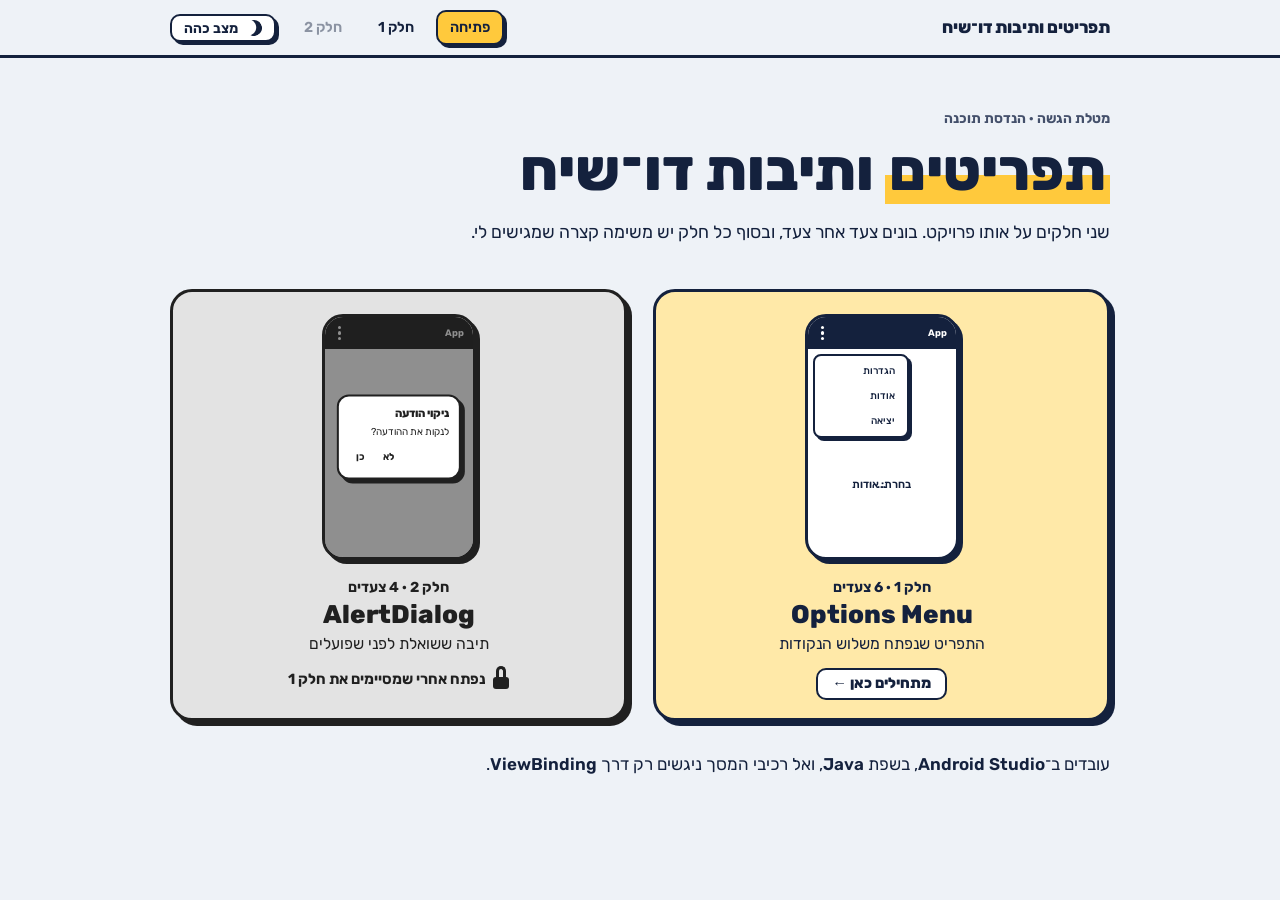
==== commit da539601: "menus-dialogs: buildFeatures-only snippet, lock part 2 until part 1 is done, term explanations, labe" ====
--- a/menus-dialogs/index.html
+++ b/menus-dialogs/index.html
@@ -20,7 +20,7 @@
       <a href="part1.html">חלק 1</a>
       <a href="part2.html">חלק 2</a>
     </nav>
-    <button class="theme-btn" type="button"></button>
+    <button class="theme-btn" type="button"><span class="ico" aria-hidden="true"></span><span class="txt">מצב כהה</span></button>
   </div>
 </header>
 
@@ -59,6 +59,7 @@
       <strong>AlertDialog</strong>
       <span class="sub">תיבה ששואלת לפני שפועלים</span>
       <span class="go">ממשיכים כאן ←</span>
+      <span class="lock-note"><span class="lock-ico" aria-hidden="true"></span>נפתח אחרי שמסיימים את חלק 1</span>
     </a>
   </div>
 
--- a/menus-dialogs/style.css
+++ b/menus-dialogs/style.css
@@ -97,26 +97,54 @@
 .tabs a.current { background: var(--yellow); color: var(--on-color); border-color: var(--edge); box-shadow: 3px 3px 0 var(--edge); }
 
 .theme-btn {
-  width: 38px; height: 38px;
-  border: 2px solid var(--edge);
-  border-radius: 50%;
+  display: inline-flex;
+  align-items: center;
+  gap: 8px;
+  border: 2px solid var(--edge);
+  border-radius: 10px;
   background: var(--surface);
+  color: var(--ink);
+  font-size: 0.86rem;
+  font-weight: 700;
+  padding: 4px 12px;
   cursor: pointer;
-  position: relative;
   box-shadow: 3px 3px 0 var(--edge);
   transition: transform 0.15s var(--ease), box-shadow 0.15s var(--ease);
 }
 .theme-btn:hover { transform: translate(-1px, -1px); box-shadow: 4px 4px 0 var(--edge); }
 .theme-btn:active { transform: translate(2px, 2px); box-shadow: 1px 1px 0 var(--edge); }
-.theme-btn::before {
-  content: "";
-  position: absolute; inset: 9px;
-  border-radius: 50%;
+.theme-btn .ico {
+  width: 16px; height: 16px; border-radius: 50%;
+  background: transparent;
+  box-shadow: inset -5px -3px 0 var(--ink);
+  transform: rotate(-25deg);
+  transition: transform 0.3s var(--ease);
+}
+[data-theme="dark"] .theme-btn .ico {
   background: var(--yellow);
-  border: 2px solid var(--on-color);
-  transition: transform 0.3s var(--ease);
-}
-[data-theme="dark"] .theme-btn::before { background: transparent; border-color: var(--yellow); box-shadow: inset -6px -3px 0 var(--yellow); transform: rotate(-30deg); }
+  box-shadow: 0 0 0 3px rgba(255, 201, 60, 0.35);
+  transform: none;
+}
+
+/* ---------- locked part ---------- */
+.lock-note { display: none; margin-top: 12px; font-weight: 700; font-size: 0.92rem; align-items: center; justify-content: center; gap: 8px; }
+.lock-ico { position: relative; width: 16px; height: 12px; background: var(--i-ink); border-radius: 3px; margin-top: 6px; }
+.lock-ico::before {
+  content: ""; position: absolute; left: 3px; right: 3px; bottom: 100%; height: 8px;
+  border: 3px solid var(--i-ink); border-bottom: 0; border-radius: 6px 6px 0 0;
+}
+.part.locked { cursor: not-allowed; filter: grayscale(1); opacity: 0.6; }
+.part.locked:hover { transform: none; box-shadow: var(--shadow); }
+.part.locked .go { display: none; }
+.part.locked .lock-note { display: inline-flex; }
+.part.locked.shake { animation: shake 0.4s var(--ease); }
+@keyframes shake { 0%, 100% { transform: none; } 25% { transform: translateX(6px); } 75% { transform: translateX(-6px); } }
+.tabs a.locked { opacity: 0.45; cursor: not-allowed; }
+.tabs a.locked:hover { border-color: transparent; transform: none; }
+.segs button.todo { animation: todo 0.5s var(--ease) 2; background: var(--coral); color: var(--on-color); }
+@keyframes todo { 50% { transform: translateY(-5px); } }
+.pager-note { display: none; text-align: center; font-weight: 700; margin: 14px 0 0; max-width: none; }
+.pager-note.show-it { display: block; animation: pop-in 0.3s var(--ease) both; }
 
 .progress-wrap { max-width: 980px; margin: 0 auto; padding: 0 20px 12px; }
 .progress-label {
@@ -302,6 +330,51 @@
 }
 pre code { background: none; color: inherit; padding: 0; font-size: inherit; white-space: pre; }
 pre .hl { background: rgba(255, 201, 60, 0.22); box-shadow: -4px 0 0 var(--yellow); display: inline-block; min-width: 100%; }
+
+/* "where it goes" figure: looks different from a copyable block on purpose */
+.where {
+  margin-top: 14px;
+  border: 2px dashed var(--edge);
+  border-radius: 14px;
+  background: var(--surface);
+  overflow: hidden;
+}
+.where-title { font-size: 0.82rem; font-weight: 700; padding: 6px 14px 0; color: var(--ink-2); }
+.where pre { color: var(--ink-2); padding: 8px 16px 12px; }
+.where .slot {
+  display: inline-block; min-width: 100%;
+  background: var(--yellow-soft); color: var(--on-color); font-weight: 700;
+  border-radius: 6px;
+  animation: slot-in 3.5s var(--ease) infinite;
+}
+@keyframes slot-in { 0%, 12% { opacity: 0; transform: translateX(-14px); } 26%, 92% { opacity: 1; transform: none; } 100% { opacity: 0; } }
+
+/* one-line explanations of new terms */
+.terms {
+  position: relative;
+  margin: 26px 0 0;
+  border: 2px solid var(--edge);
+  border-radius: 14px;
+  background: var(--surface);
+  padding: 16px 16px 6px;
+}
+.terms::before {
+  content: "מה זה?";
+  position: absolute;
+  top: -13px;
+  inset-inline-start: 14px;
+  background: var(--yellow);
+  color: var(--on-color);
+  border: 2px solid var(--edge);
+  border-radius: 8px;
+  font-size: 0.78rem;
+  font-weight: 700;
+  padding: 0 10px;
+}
+.terms > div { display: grid; grid-template-columns: minmax(150px, max-content) minmax(0, 1fr); gap: 4px 14px; align-items: baseline; margin-bottom: 8px; }
+.terms dt { margin: 0; }
+.terms dd { margin: 0; font-size: 0.95rem; }
+.js .screen.active > .terms, .js .screen.active > .where { animation: rise 0.45s var(--ease) 0.25s both; }
 
 /* ---------- buttons / pager ---------- */
 .pager { display: flex; justify-content: space-between; gap: 12px; margin-top: 8px; }
@@ -869,6 +942,9 @@
   .show { min-height: 0; }
   .parts, .types { grid-template-columns: 1fr; }
   .segs button { width: 26px; height: 26px; }
+  .terms > div { grid-template-columns: minmax(0, 1fr); }
+  .theme-btn .txt { display: none; }
+  .theme-btn { padding: 8px; }
   .btn { padding: 10px 16px; font-size: 0.96rem; }
 }
 
